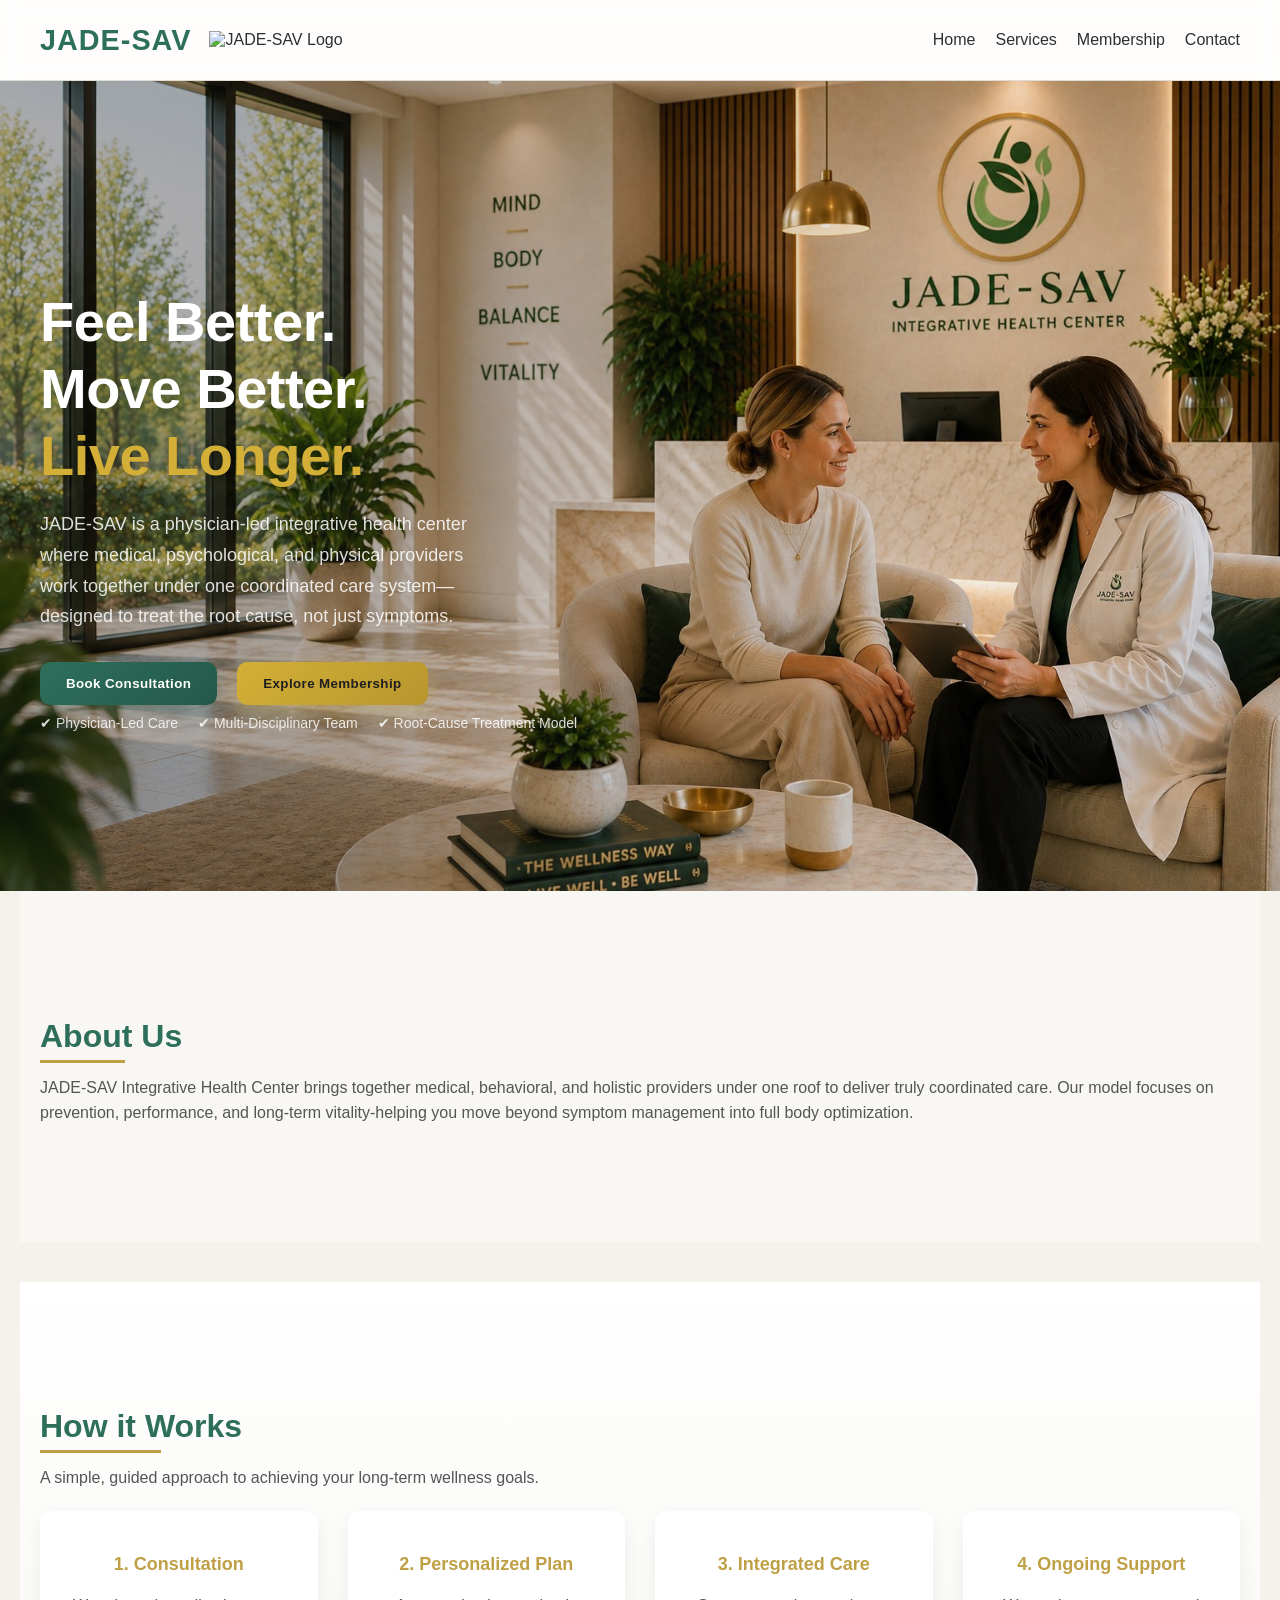
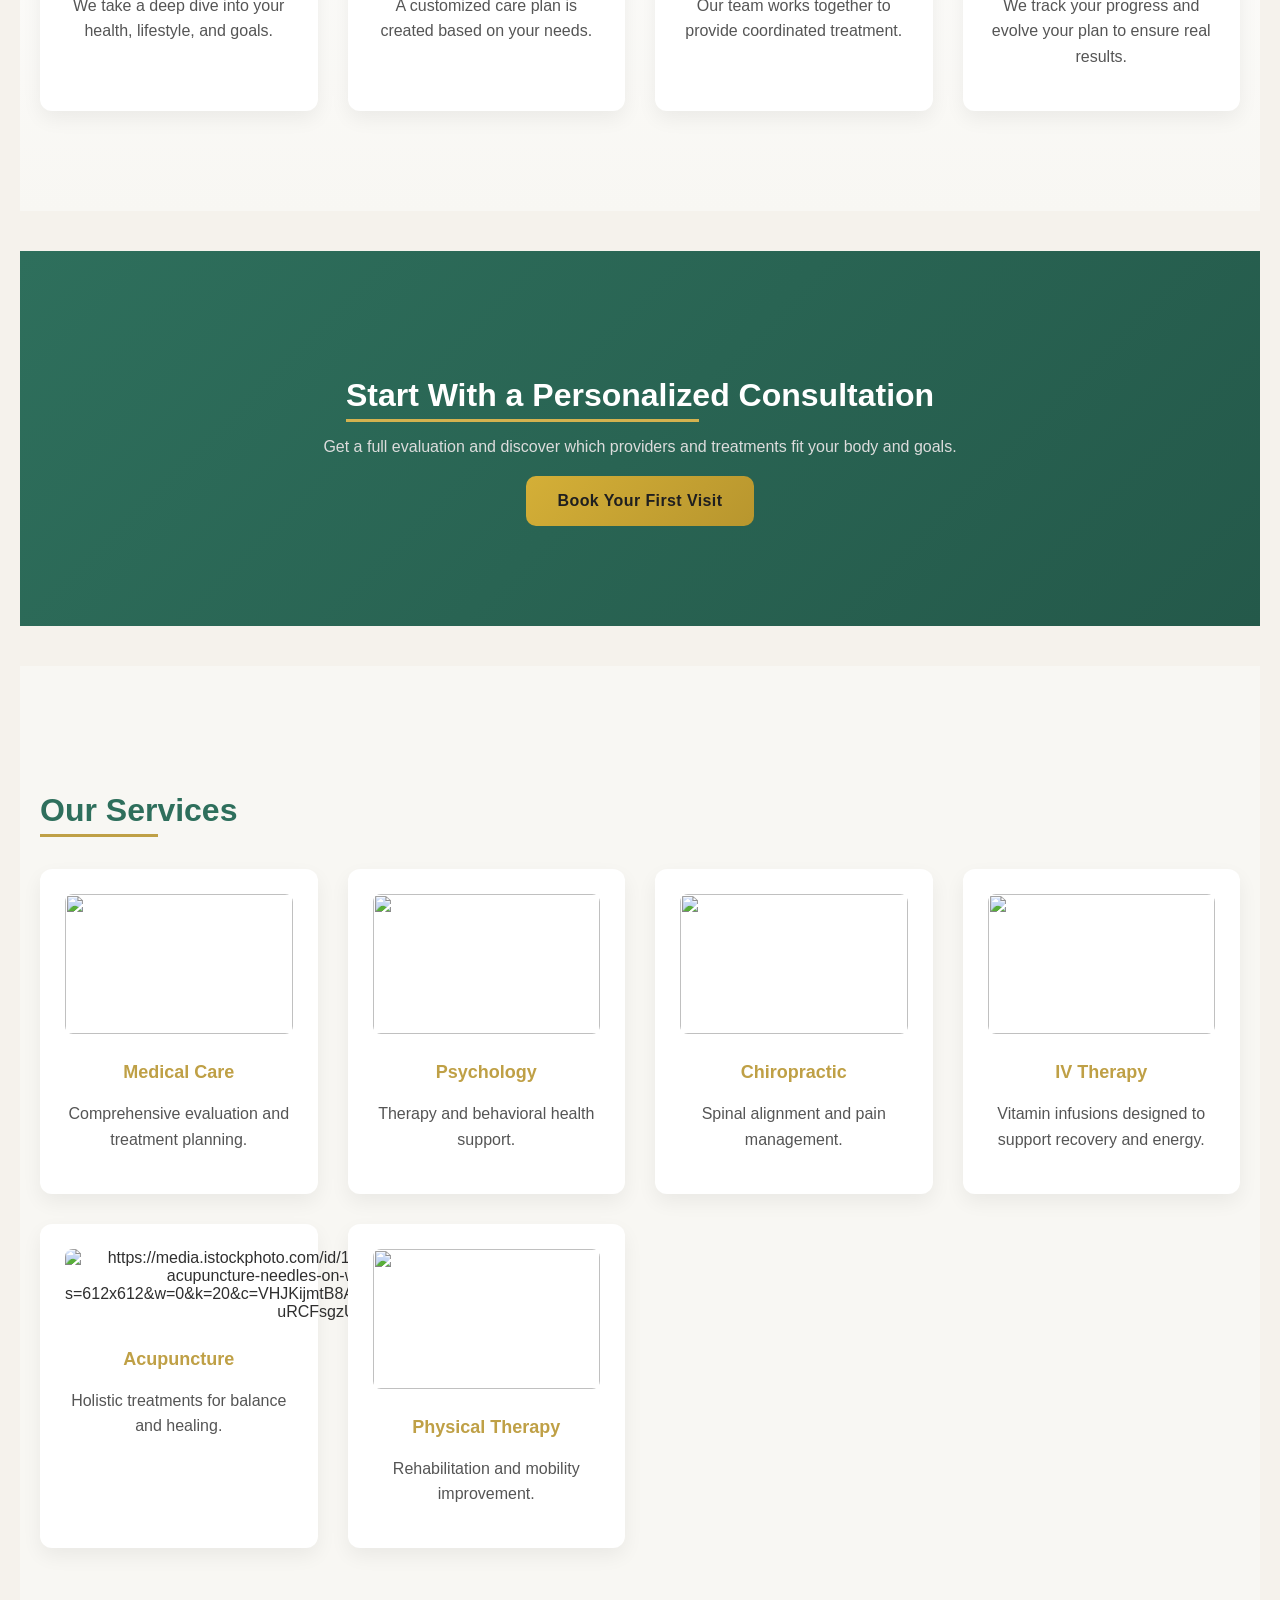
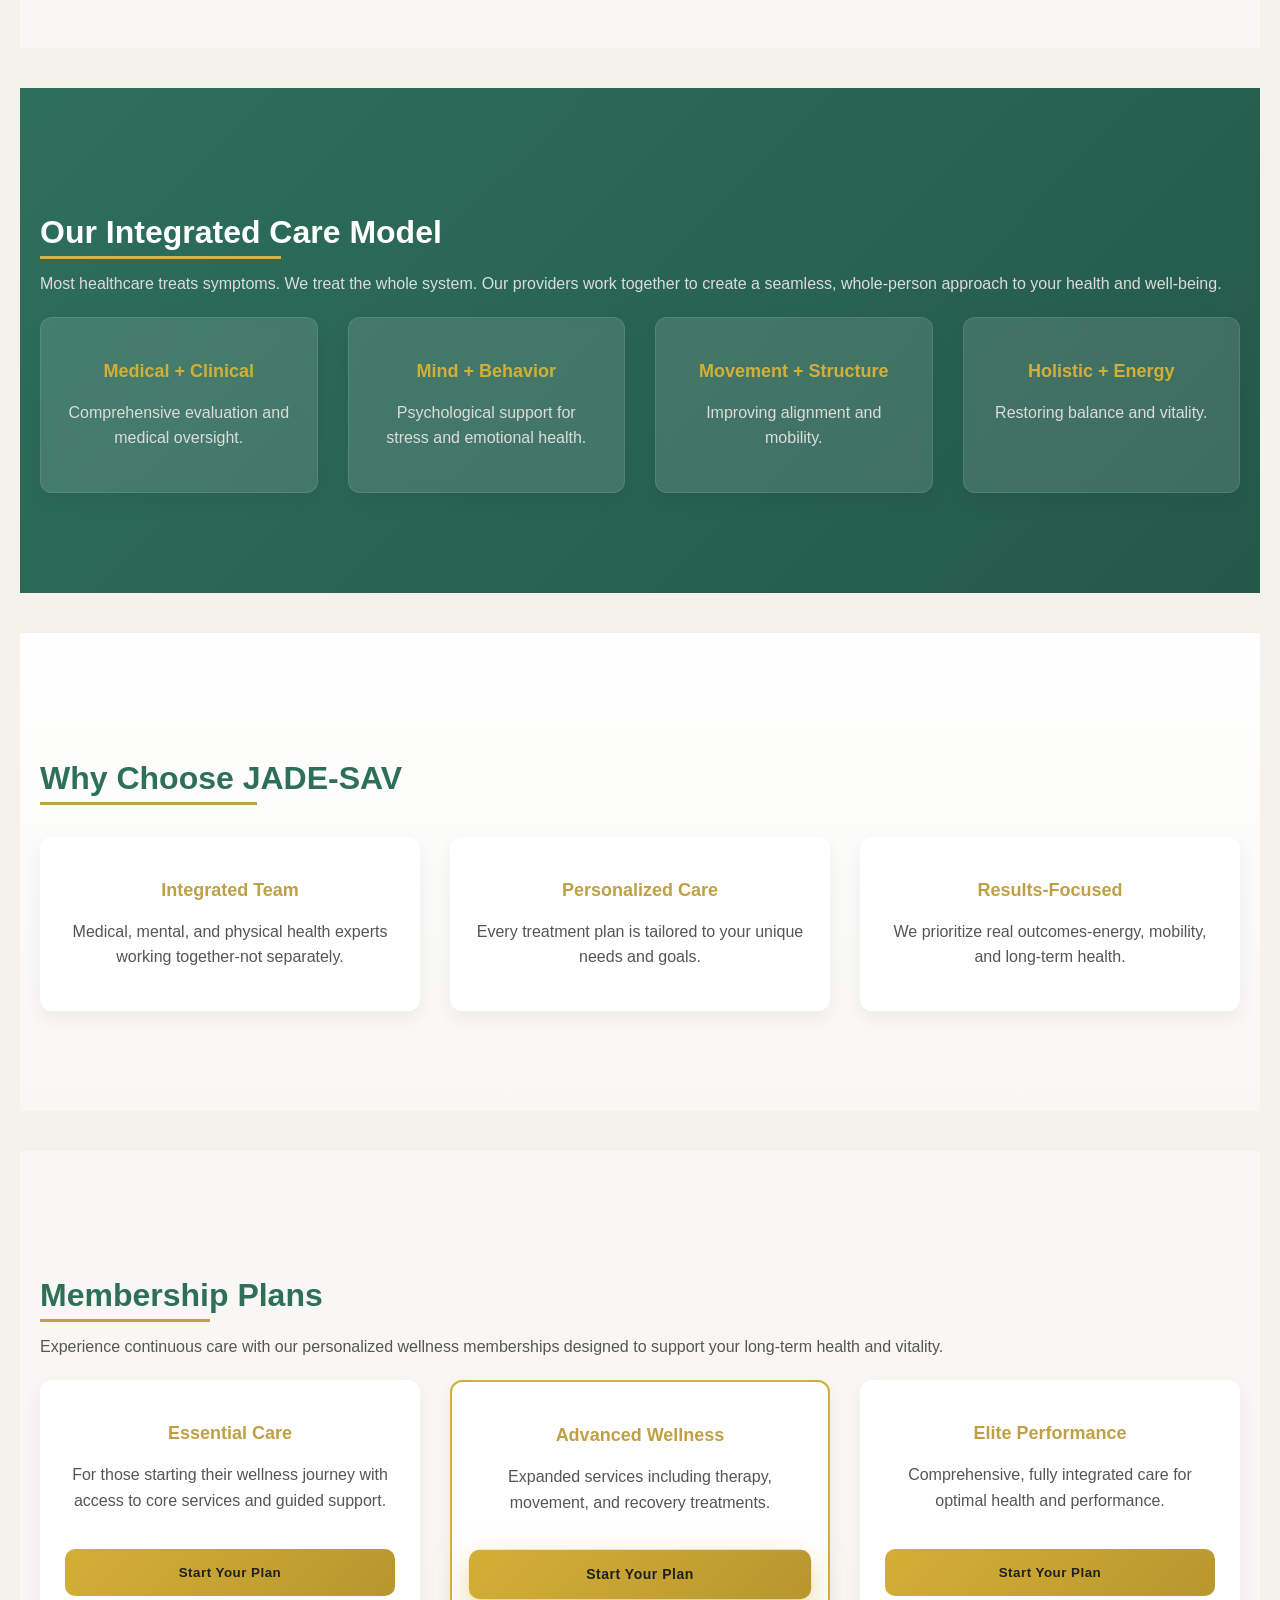
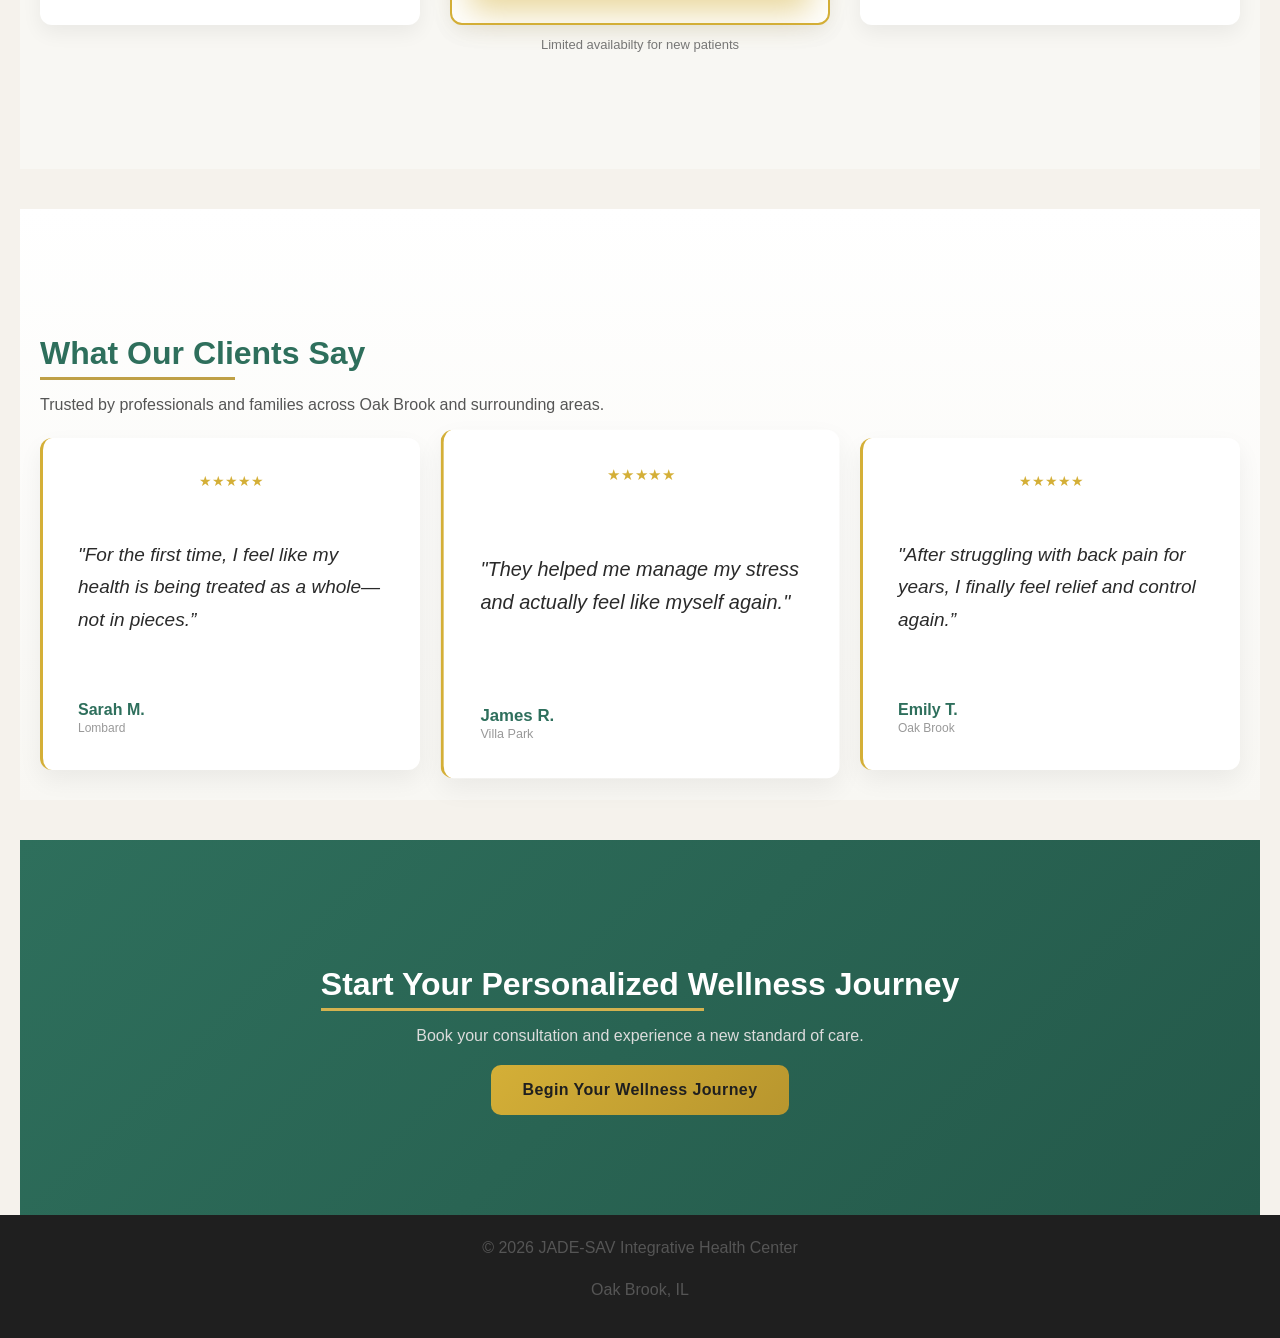
==== index.html @ c42f3153 "Add files via upload" ====
<!DOCTYPE html>
<html lang="en">
    <head>
        <meta charset="UTF-8">
        <title>JADE-SAV Integrative health</title>
        <link rel="stylesheet" href="style.css">
    </head>
    <body>
        <nav>
            <div class="nav-left">
                <h2>JADE-SAV</h2>

             <img src="logo.png" alt="JADE-SAV Logo" class="nav-logo">
            </div>   
            
            <ul>
                <li><a href="#">Home</a></li>
                <li><a href="#">Services</a></li>
                <li><a href="#">Membership</a></li>
                <li><a href="#">Contact</a></li>
            </ul>
        </nav>

<section class="hero fade-in">
    <div class="hero-container">
    
<div class="hero-content">
      <h1>
        Feel Better.<br>
        Move Better.<br>
      <span>Live Longer.</span>
      </h1>

<p>
  JADE-SAV is a physician-led integrative health center where medical, psychological, 
  and physical providers work together under one coordinated care system—designed to treat the root cause, not just symptoms.
</p>

<div class="hero-buttons">
  <button class="btn-primary">Book Consultation</button>
  <button class="btn-secondary">Explore Membership</button>
</div>

<div class="trust-bar">
  <span>✔ Physician-Led Care</span>
  <span>✔ Multi-Disciplinary Team</span>
  <span>✔ Root-Cause Treatment Model</span>
</div>
    </div>

  </div>
</section>

        <section class="section section-alt fade-in">
            <h2>About Us</h2>
            <p>JADE-SAV Integrative Health Center brings together medical, behavioral, and holistic providers under one roof to deliver truly coordinated care.
                Our model focuses on prevention, performance, and long-term vitality-helping you move beyond symptom management into full body optimization.
            </p>
        </section>

        <section class="section section-light fade-in">
            <h2>How it Works</h2>
            <p>A simple, guided approach to achieving your long-term wellness goals.</p>

            <div class="grid">
                <div class="card">
                    <h3>1. Consultation</h3>
                    <p>We take a deep dive into your health, lifestyle, and goals.</p>
                </div>

                <div class="card">
                    <h3>2. Personalized Plan</h3>
                    <p>A customized care plan is created based on your needs.</p>
                </div>

                <div class="card">
                    <h3>3. Integrated Care</h3>
                    <p>Our team works together to provide coordinated treatment.</p>
                </div>

                <div class="card">
                    <h3>4. Ongoing Support</h3>
                    <p>We track your progress and evolve your plan to ensure real results.</p>
                </div>
            </div>
        </section>

        <section class="section section-dark fade-in" style="text-align:center;">
            <h2>Start With a Personalized Consultation</h2>
            <p>Get a full evaluation and discover which providers and treatments fit your body and goals.</p>
        <button class="cta-gold">Book Your First Visit</button>
        </section>

        <section class="section section-alt fade-in">
            <h2>Our Services</h2>

            <div class="grid">
                <div class="card"><img src="https://media.istockphoto.com/id/2242208892/photo/hispanic-nurse-consults-with-black-patient-using-tablet-in-bright-clinic.jpg?s=612x612&w=0&k=20&c=ICR-1b9bvsXZoRFuzSXIPt3FiCx0uvIOBfCpKdE5pn0=" alt=""><h3>Medical Care</h3><p>Comprehensive evaluation and treatment planning.</p></div>
                <div class="card"><img src="https://media.istockphoto.com/id/2187021354/photo/sunlit-brain-shaped-puzzle-piece-and-forest-background.jpg?s=612x612&w=0&k=20&c=KAtHtFJ0zyF-GNFoBdX6xjfoGQTGv2irf465s3LIcpQ=" alt=""><h3>Psychology</h3><p>Therapy and behavioral health support.</p></div>
                <div class="card"><img src="https://media.istockphoto.com/id/2216922416/photo/close-up-physical-therapist-hand-pointing-on-human-skeleton-at-middle-back-to-advise-and.jpg?s=612x612&w=0&k=20&c=Qa5NQYMobM0Co1VcXxXViJ3YoEI3-n4Tjvo5DPpV4Io=" alt=""><h3>Chiropractic</h3><p>Spinal alignment and pain management.</p></div>
                <div class="card"><img src="https://media.istockphoto.com/id/1419845852/photo/couple-in-love-during-intravenous-vitamin-therapy-beautiful-woman-with-her-boyfriend-with.jpg?s=612x612&w=0&k=20&c=IguNbM1ZPsKWm-OPD_YkIydzAy3PrnnTmYxGeakYu1I=" alt=""><h3>IV Therapy</h3><p>Vitamin infusions designed to support recovery and energy.</p></div>
                <div class="card"><img src="https://media.istockphoto.com/id/1453141064/photo/bowl-with-acupuncture-needles-on-wooden-table.jpg?s=612x612&w=0&k=20&c=VHJKijmtB8AC2z8T2ObkAU1ECyBUjFmJr6-uRCFsgzU=" alt="https://media.istockphoto.com/id/1453141064/photo/bowl-with-acupuncture-needles-on-wooden-table.jpg?s=612x612&w=0&k=20&c=VHJKijmtB8AC2z8T2ObkAU1ECyBUjFmJr6-uRCFsgzU="><h3>Acupuncture</h3><p>Holistic treatments for balance and healing.</p></div>
                <div class="card"><img src="https://media.istockphoto.com/id/1397056660/photo/modern-rehabilitation-physiotherapy-woman-worker-with-woman-client.jpg?s=612x612&w=0&k=20&c=PQyZNm9m3YMfnzmer3oI2uU7gt3YK4rDDOS-SehLV-E=" alt=""><h3>Physical Therapy</h3><p>Rehabilitation and mobility improvement.</p></div>
            </div>
        </section>

        <section class="section section-dark fade-in">
            <h2>Our Integrated Care Model</h2>
            <p>Most healthcare treats symptoms. We treat the whole system. Our providers work together to create a seamless, whole-person approach to your health and well-being.</p>
            
            <div class="grid">
                <div class="card"><h3>Medical + Clinical</h3><p>Comprehensive evaluation and medical oversight.</p></div>
                <div class="card"><h3>Mind + Behavior</h3><p>Psychological support for stress and emotional health.</p></div>
                <div class="card"><h3>Movement + Structure</h3><p>Improving alignment and mobility.</p></div>
                <div class="card"><h3>Holistic + Energy</h3><p>Restoring balance and vitality.</p></div>
            </div>
        </section>

        <section class="section section-light fade-in ">
            <h2>Why Choose JADE-SAV</h2>
            <div class="grid">
                <div class="card">
                    <h3>Integrated Team</h3>
                    <p>Medical, mental, and physical health experts working together-not separately.</p>
                </div>
                <div class="card">
                    <h3>Personalized Care</h3>
                    <p>Every treatment plan is tailored to your unique needs and goals.</p>
                </div>
                <div class="card">
                    <h3>Results-Focused</h3>
                    <p>We prioritize real outcomes-energy, mobility, and long-term health.</p>
                </div>
            </div>
        </section>

        <section class="section section-alt fade-in">
            <h2>Membership Plans</h2>
            <p>Experience continuous care with our personalized wellness memberships designed to support your long-term health and vitality.</p>
            <div class="grid">
                <div class="card">
                    <h3>Essential Care</h3>
                    <p>For those starting their wellness journey with access to core services and guided support.</p>
                    <button class="cta-gold">Start Your Plan</button>
                </div>

                <div class="card featured">
                    <h3>Advanced Wellness</h3>
                    <p>Expanded services including therapy, movement, and recovery treatments.</p>
                    <button class="cta-gold">Start Your Plan</button>
                </div>

                <div class="card">
                    <h3>Elite Performance</h3>
                    <p>Comprehensive, fully integrated care for optimal health and performance.</p>
                    <button class="cta-gold">Start Your Plan</button>
                </div>
            </div>
            <p class="microcopy">Limited availabilty for new patients</p>    
        </section>

        <section class=" section section-light fade-in">
            <h2>What Our Clients Say</h2>
            <p class="testimonial-intro">Trusted by professionals and families across Oak Brook and surrounding areas.</p>
            
            <div class="grid">
            
                <div class="card testimonial">
                    <div class="stars">★★★★★</div>
                    <p class="quote">"For the first time, I feel like my health is being treated as a whole—not in pieces.”</p>
                    
                    <div class="client">
                        <span class="name">Sarah M.</span> 
                        <span class="location">Lombard</span>
                    </div>
                </div>
                
                <div class="card testimonial">
                    <div class="stars">★★★★★</div>
                    <p class="quote">"They helped me manage my stress and actually feel like myself again."</p>
                    
                    <div class="client">
                        <span class="name">James R.</span> 
                        <span class="location">Villa Park</span>
                   </div>
                </div>
                
                <div class="card testimonial">
                    <div class="stars">★★★★★</div>
                    <p class="quote">"After struggling with back pain for years, I finally feel relief and control again.”</p>
                    
                    <div class="client">
                        <span class="name">Emily T.</span> 
                        <span class="location">Oak Brook</span>
                </div>
            </div>
        </section>

        <section class="section section-dark fade-in" style="text-align:center;">
            <h2>Start Your Personalized Wellness Journey</h2>
            <p>Book your consultation and experience a new standard of care.</p>
             <button class="cta-gold">Begin Your Wellness Journey</button>
        </section>

        <footer>
            <p>© 2026 JADE-SAV Integrative Health Center</p>
            <p>Oak Brook, IL</p>
        </footer>
        
<script>
const observer = new IntersectionObserver((entries) => {
    entries.forEach(entry => {
        if(entry.isIntersecting){
            entry.target.classList.add('show');
        }
    });
});

document.querySelectorAll('.fade-in').forEach(el => {
    observer.observe(el);
});
</script>
    </body>
</html>
---- style.css ----
body{
    font-family: 'Segoe UI', sans-serif;
    margin: 0;
    background: #f5f2ec;
    color: #2f2f2f;
}

html {
    scroll-behavior: smooth;
}

/* NAV */
nav{
    position: sticky;
    top: 0;
    z-index: 1000;
    display: flex;
    justify-content: space-between;
    padding: 15px 40px;
    backdrop-filter: blur(10px);
    background: rgba(255,255,255,0.85);
    border-bottom: 1px solid #e0ddd7;
}

.nav-left {
    display: flex;
    align-items: center;
    gap: 18px;
}

.nav-left h2 {
    margin: 0;
    color: #2e6f5c;
    font-size: 1.8rem;
    font-weight: 700;
    letter-spacing: 1px;

}

nav-logo {
    height: 42px;
    padding: 4px;
    border-radius: 50%;
    box-shadow: 0 0 0 2px #d4af37;
}

ul{
    display: flex;
    gap: 20px;
    list-style: none;
}

a {
    text-decoration: none;
    color: inherit
}

nav h2 {
    margin: 0;
}

nav ul li {
    cursor: pointer;
}

nav ul li a {
    position: relative;
}

nav ul li a::after {
    content: "";
    position: absolute;
    width: 0%;
    height: 2px;
    background: #bfa046;
    left: 0;
    bottom: -4px;
    transition: 0.3s;
}

nav ul li a:hover::after {
    width: 100%;
}

/* SECTIONS */
.section{
    padding: 100px 20px;
    max-width: 1200px;
    margin: auto;
}

.section + .section {
    margin-top: 40px;
}

.section h2 {
    position: relative;
    display: inline-block;
}

.section h2::after {
    content: "";
    width: 60%;
    height: 3px;
    background: #bfa046;
    position: absolute;
    left: 0;
    bottom: -8px;
}

.section-light{
    background: linear-gradient(to bottom, #ffffff, #f8f7f3);
}

.section-alt{
    background: #f8f7f3;
}

.section-dark{
    background: linear-gradient(135deg, #2e6f5c, #24594a);
    color: white;
}

.section-dark h2{
    color: white;
}

.section-dark h2::after {
    background: #d4b24f;
}

.section-dark h3 {
    color: #d4af37; /* richer gold */
}

.section-dark p{
    color: #dcdcdc;
}

.hero-container {
    max-width: 1200px;
    margin: auto;
    width: 100%;
    padding: 0 20px;
    display: flex;
    align-items: center;
}

/* GRID */
.grid{
    display: grid;
    grid-template-columns: repeat(auto-fit, minmax(220px, 1fr));
    gap: 30px;
    margin-top: 20px;
}

.card{
    background: white;
    padding: 25px;
    border-radius: 12px;
    box-shadow: 0 8px 20px rgba(0,0,0,0.06);
    transition: all 0.3s ease;
    text-align: center;
}

.card button {
    width: 100%;
    margin-top: 20px;
    padding: 16px;
    border-radius: 10px;
    font-weight: 600;
    letter-spacing: 0.5px;
}

.card:hover {
    transform: translateY(-8px) scale(1.01);
    box-shadow: 0 12px 25px rgba(0, 0, 0, 0.1);
}

.card img {
    width: 100%;
    height: 140px;
    object-fit: cover;
    border-radius: 8px;
    margin-bottom: 10px;
}

.section-dark .card{
    background: rgba(255,255,255,0.12);
    border: 1px solid rgba(255, 255, 255, 0.1);
    backdrop-filter: blur(6px);
}

.featured{
    border: 2px solid #d4af37;
}

.featured .cta-gold {
    transform: scale(1.05);
    box-shadow: 0 12px 30px rgba(212,175,55,0.5);
}

/* TYPOGRAPHY */
h1{
    font-size: 40px;
    font-weight: 600;
}

h2{
    font-size: 32px;
    margin-bottom: 20px;
    color: #2e6f5c;
}

h3{
    font-size: 18px;
    color: #bfa046;
}

p{
    line-height: 1.6;
    color: #555;
    margin-top: 0;
}

.trust-bar {
    margin-top: 10px;
    display: flex;
    gap: 20px;
    font-size: 14px;
    color: rgba(255, 255, 255, 0.85);
    flex-wrap: wrap;
}

.trust-bar span {
    font-weight: 500;
}

.hero {
    position: relative;
    min-height: 90vh;
    display: flex;
    align-items: center;
    background: linear-gradient(
        to right,
        rgba(20, 20, 20, 0.35) 25%,
        rgba(20, 20, 20, 0.2) 50%,
        rgba(20, 20, 20, 0.05) 75%), url('hero-3.jpg') center/cover no-repeat;

    }


.hero h1 {
    font-size: clamp(36px, 5vw, 56px);
    line-height: 1.2;
    color: #ffffff;
    margin-bottom: 20px;;
    font-weight: 600;
    letter-spacing: -0.5px;
}

.hero h1 span {
    color: #d4af37; /* richer gold */
    text-shadow: 0 2px 8px rgba(0, 0, 0, 0.4);
}

.hero p {
    font-size: 18px;
    line-height: 1.7;
    color: rgba(255, 255, 255, 0.85);
    margin-bottom: 25px;
    max-width: 460px; 
}


@keyframes fadeIn {
    to {
        opacity: 0.95;
    }
}

.testimonial-intro {
    margin-bottom: 20px;
}

.testimonial {
    text-align: left;
    padding: 35px;
    background: #ffffff;
    border-left: 3px solid #d4af37;
    box-shadow: 0 10px 25px rgba(0,0,0,0.06);
    max-width: 350px;
    margin: auto;
    height: 100%;
    display: flex;
    flex-direction: column;
    justify-content: space-between;
}

.testimonial:hover {
    transform: translateY(-6px);
    transition: 0.3s ease;
}

.testimonial:nth-child(2) {
    transform: scale(1.05);
}

.quote {
    font-size: 19px;
    line-height: 1.7;
    font-style: italic;
    color: #2a2a2a;
    margin-bottom: 20px;
    position: relative;
}

.client {
    margin-top: 10px;
    display: flex;
    flex-direction: column;
    gap: 2px;
}

.name {
    font-weight: 600;
    color: #2e6f5c;
}

.location {
    font-size: 12px;
    color: #999;
}

.microcopy {
    display: block;
    text-align: center;
    font-size: 13px;
    color: #777;
    margin-top: 10px;
}

.stars {
    color: #d4af37;
    margin-bottom: 15px;
    font-size: 14px;
    text-align: center;
    display: block;
}

/* BUTTONS */
button {
    padding: 14px 26px;
    border-radius: 10px;
    border: none;
    font-weight: 600;
    letter-spacing: 0.4px;
    cursor: pointer;
    transition: all 0.25s ease;
    position: relative;
    overflow: hidden;
}

button::after {
    content: "";
    position: absolute;
    top: 0;
    left: -75%;
    width: 50%;
    height: 100%;
    background: rgba(255,255,255,0.2);
}

button:hover::after {
    left: 125%;
}

.section-dark button {
    font-size: 16px;
    padding: 16px 32px;
}

/* PRIMARY (main action) */
.btn-primary {
    background: linear-gradient(135deg, #2e6f5c, #24594a);
    color: white;
    box-shadow: 0 6px 18px rgba(46, 111, 92, 0.25);
}

.btn-primary:hover {
    transform: translateY(-3px);
    box-shadow: 0 10px 25px rgba(46, 111, 92, 0.35);
}

/* SECONDARY (membership) */
.btn-secondary {
    background: linear-gradient(135deg, #d4af37, #b8962e);
    color: #1f1f1f;
    box-shadow: 0 6px 18px rgba(212, 175, 55, 0.3);
}

.btn-secondary:hover {
    transform: translateY(-3px);
    box-shadow: 0 10px 25px rgba(212, 175, 55, 0.4);
}

/* MEMBERSHIP CTA */
.cta-gold{
    background: linear-gradient(135deg, #d4af37, #b8962e);
    color: #1f1f1f;
    font-weight: 700;
}

.cta-gold:hover{
    transform: translateY(-3px);
    box-shadow: 0 10px 25px rgba(212, 175, 55, 0.4);
}

.hero-buttons {
    display: flex;
    gap: 20px;
    margin-top: 30px;
}

.fade-in{
    opacity: 0;
    transform: translateY(30px);
    transition: all 0.8s ease;
}

.fade-in.show{
    opacity: 1;
    transform: translateY(0);
}

/* FOOTER */
footer{
    text-align: center;
    padding: 20px;
    background: #1f1f1f;
    color: #aaa;
}
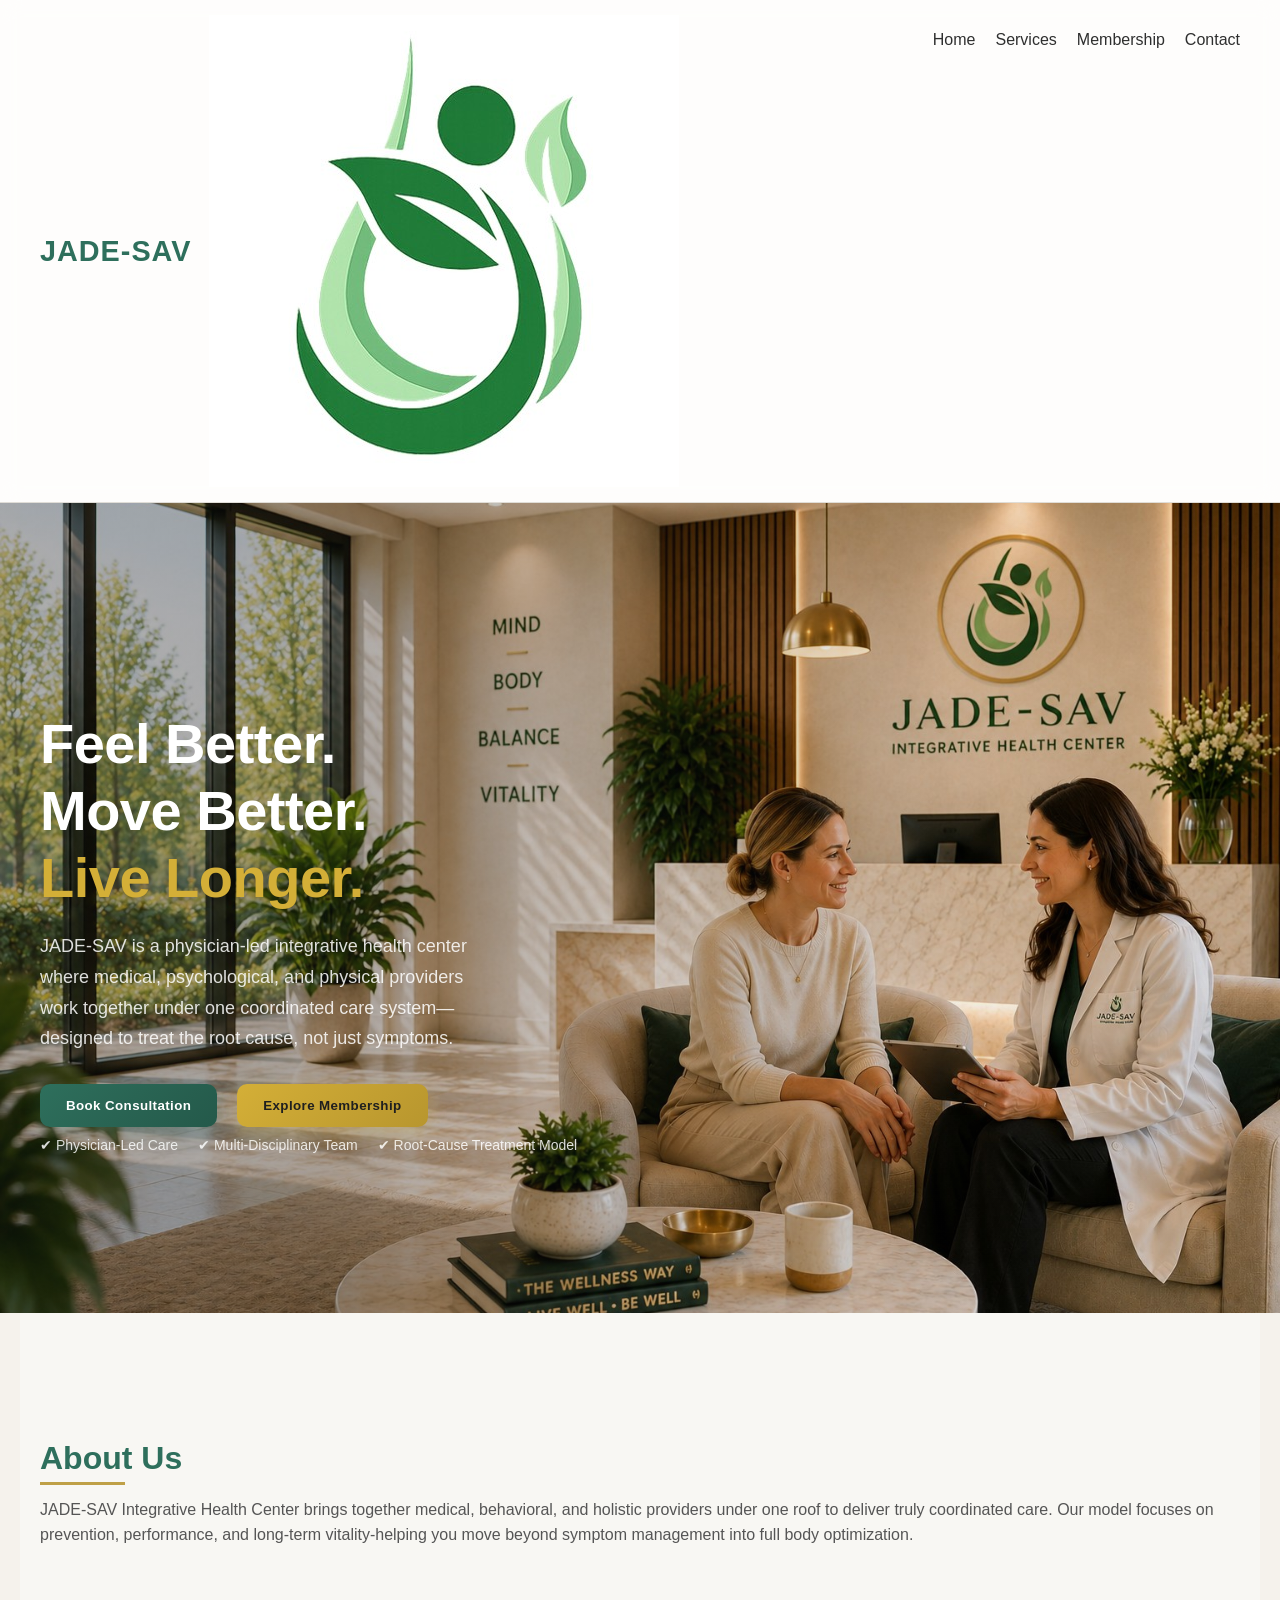
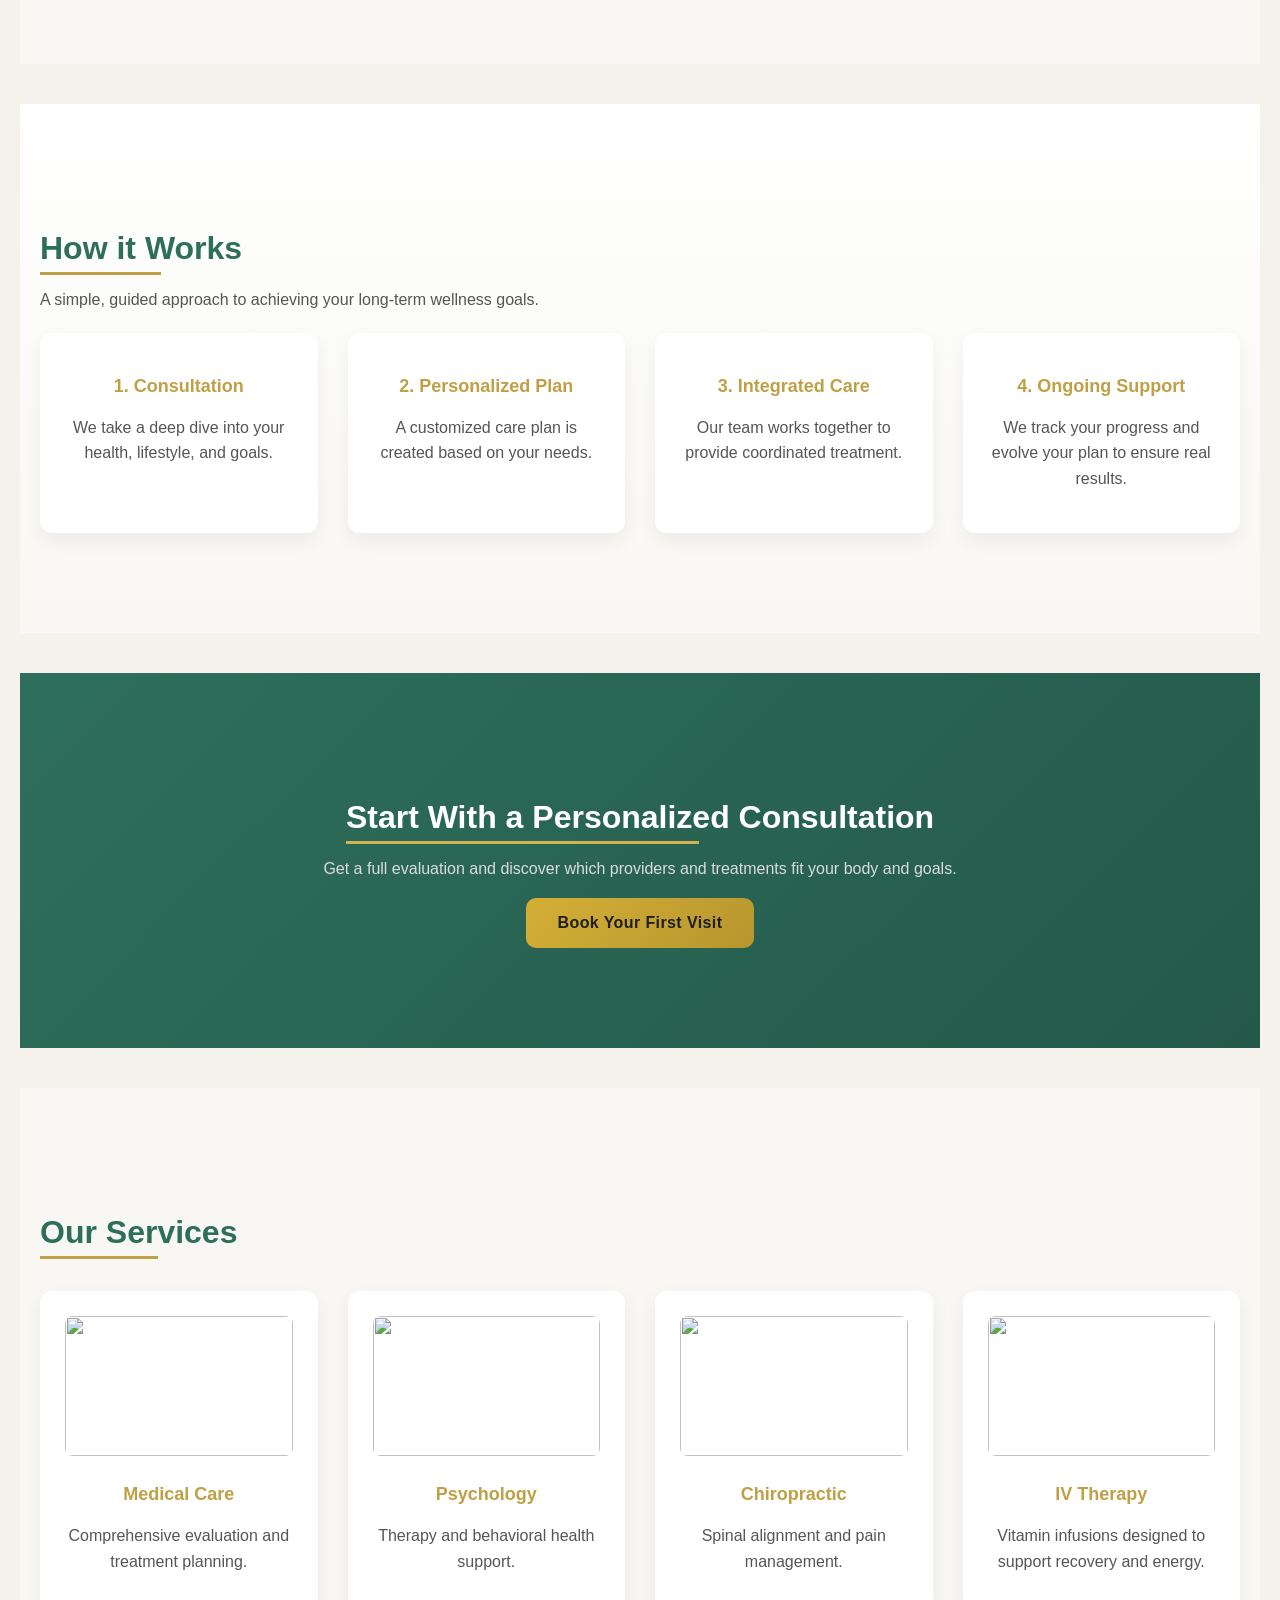
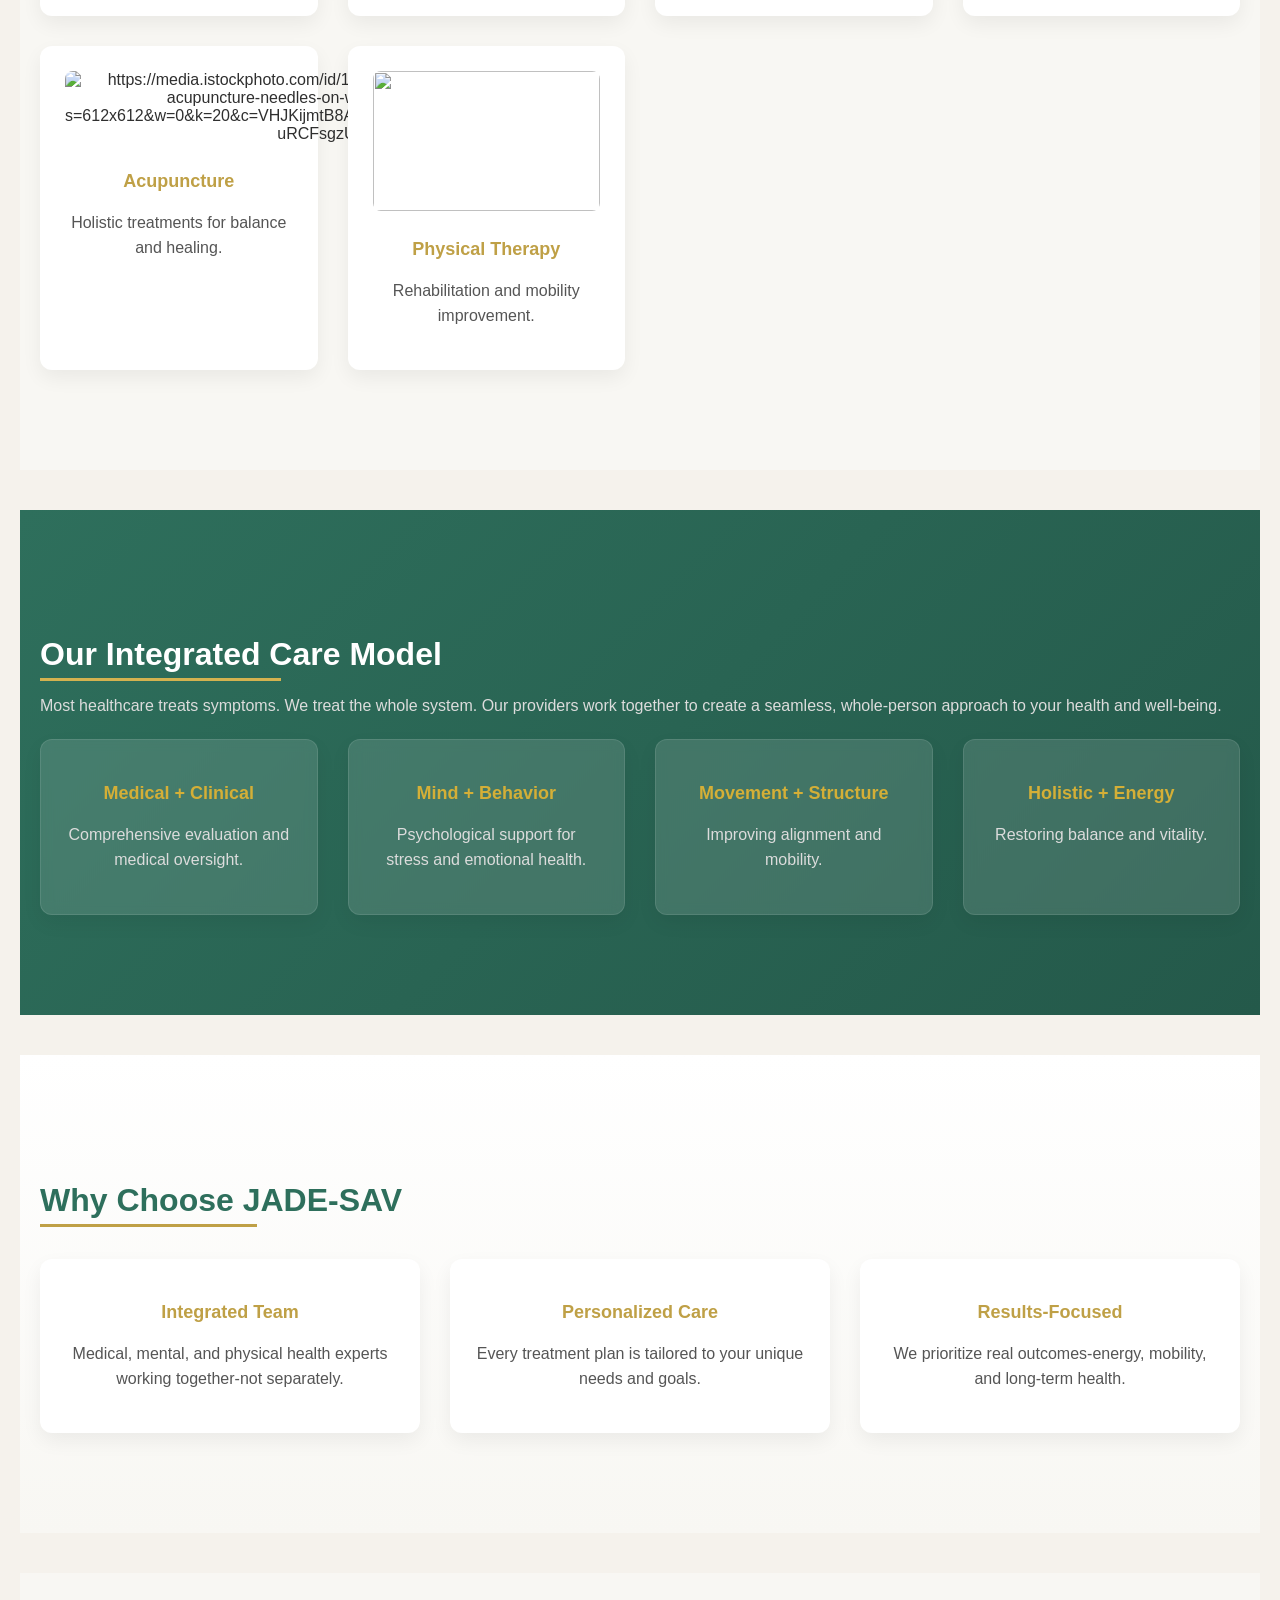
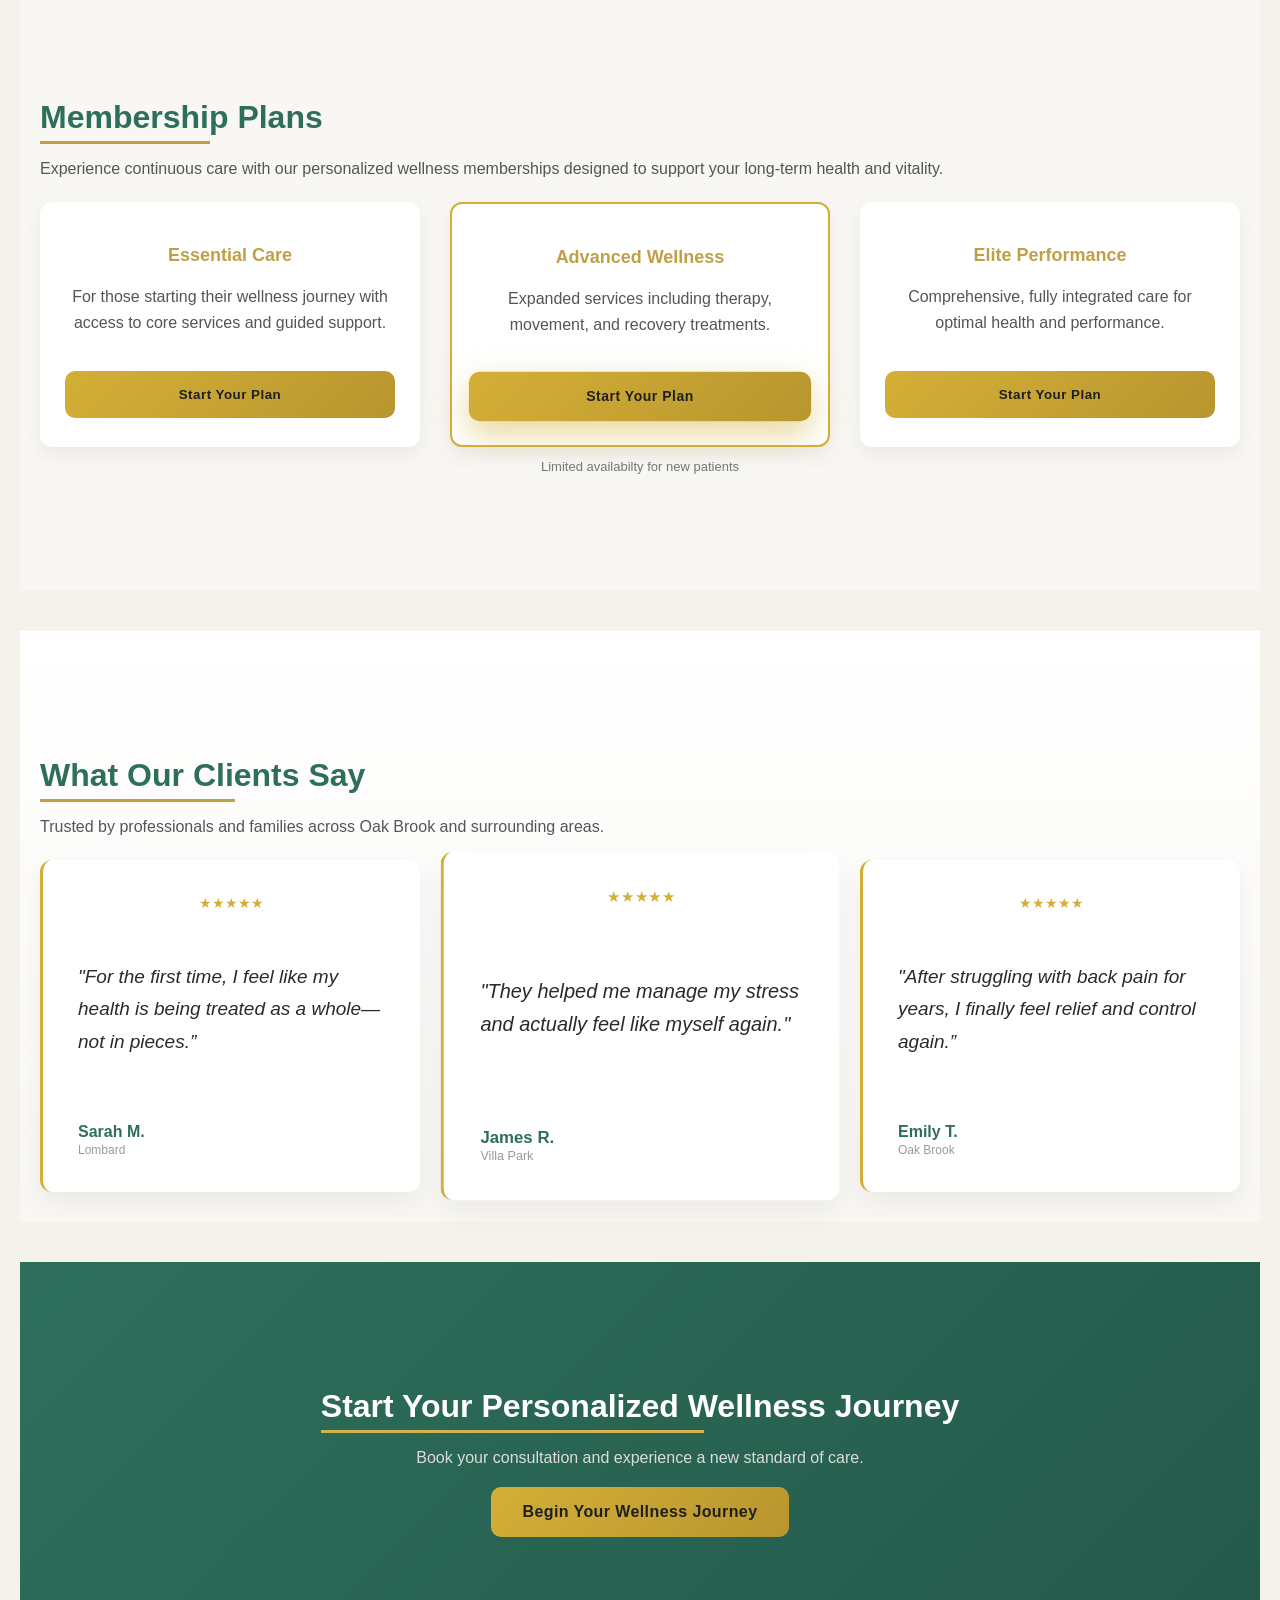
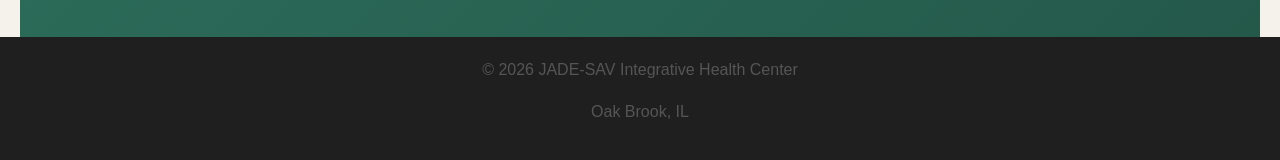
==== commit f5252de4: "Add files via upload" ====
--- a/index.html
+++ b/index.html
@@ -10,7 +10,7 @@
             <div class="nav-left">
                 <h2>JADE-SAV</h2>
 
-             <img src="logo.png" alt="JADE-SAV Logo" class="nav-logo">
+             <img src="Logo.jpg" alt="JADE-SAV Logo" class="nav-logo">
             </div>   
             
             <ul>
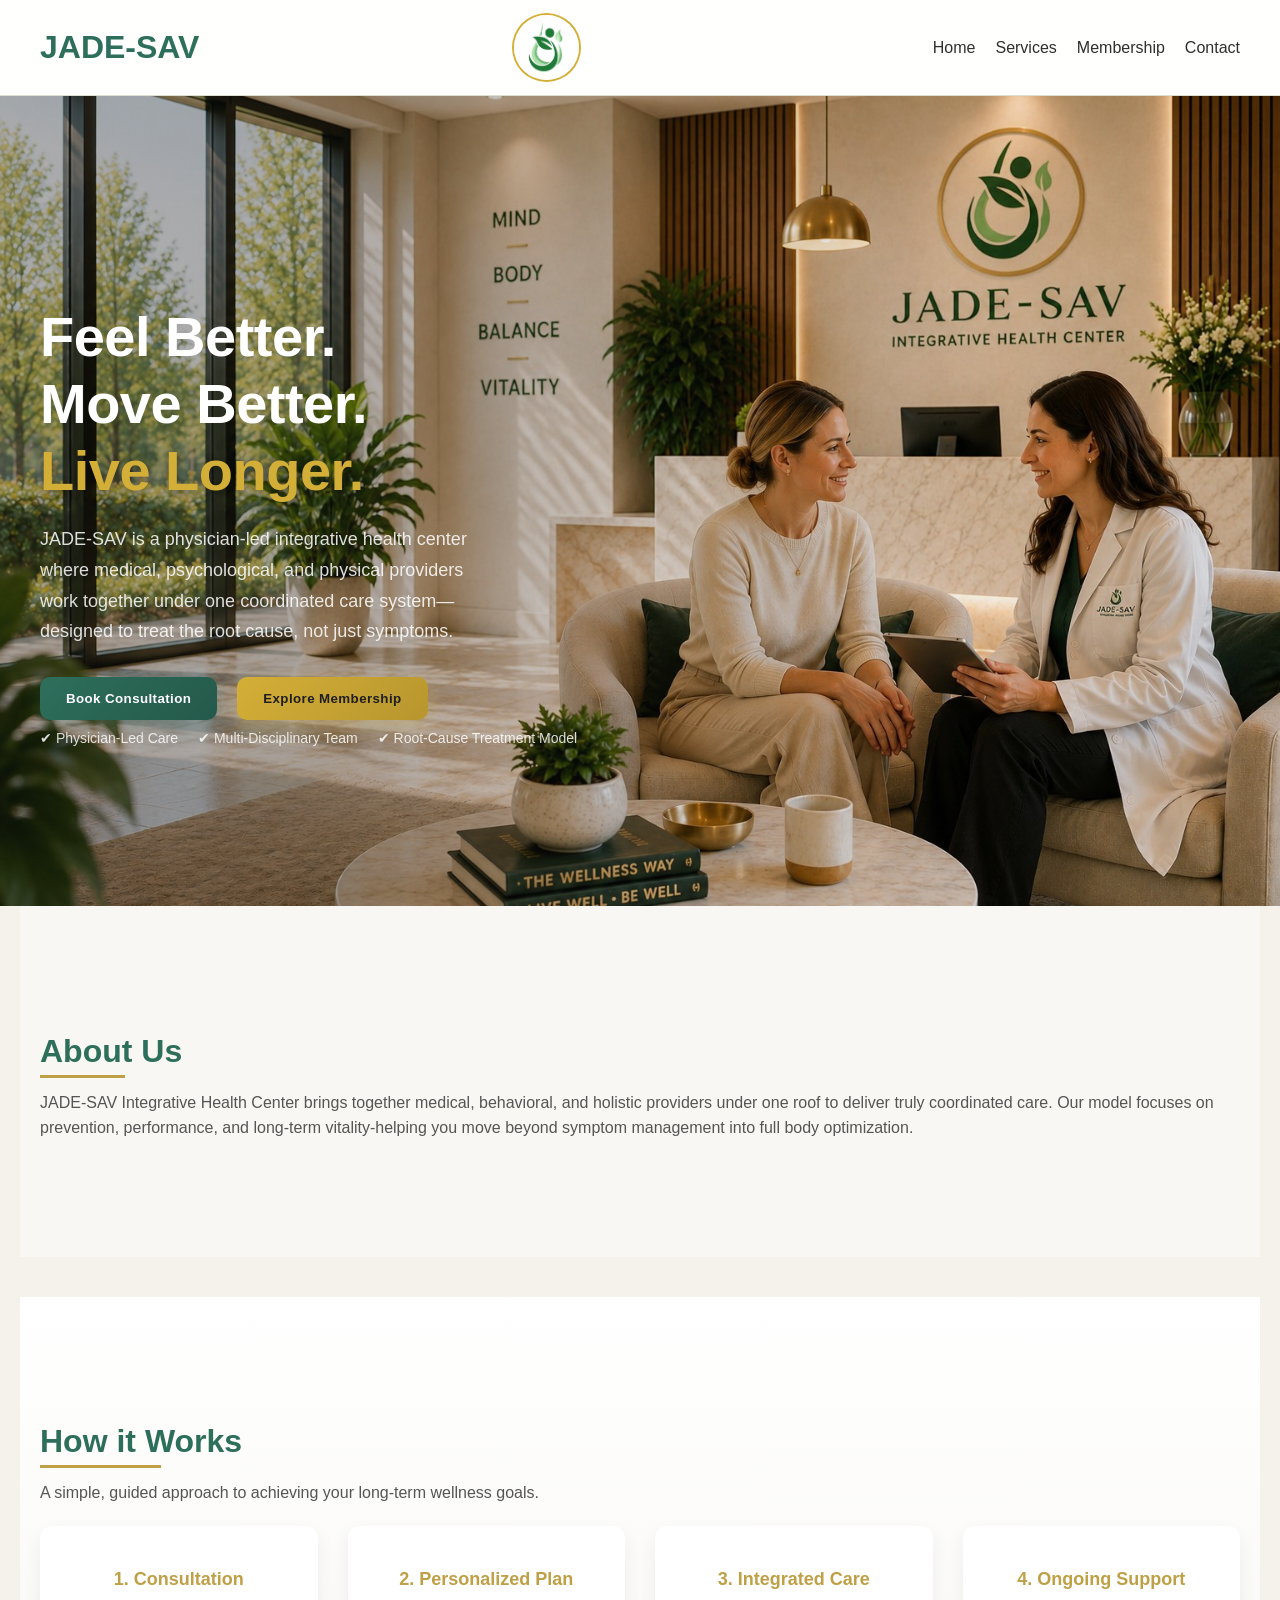
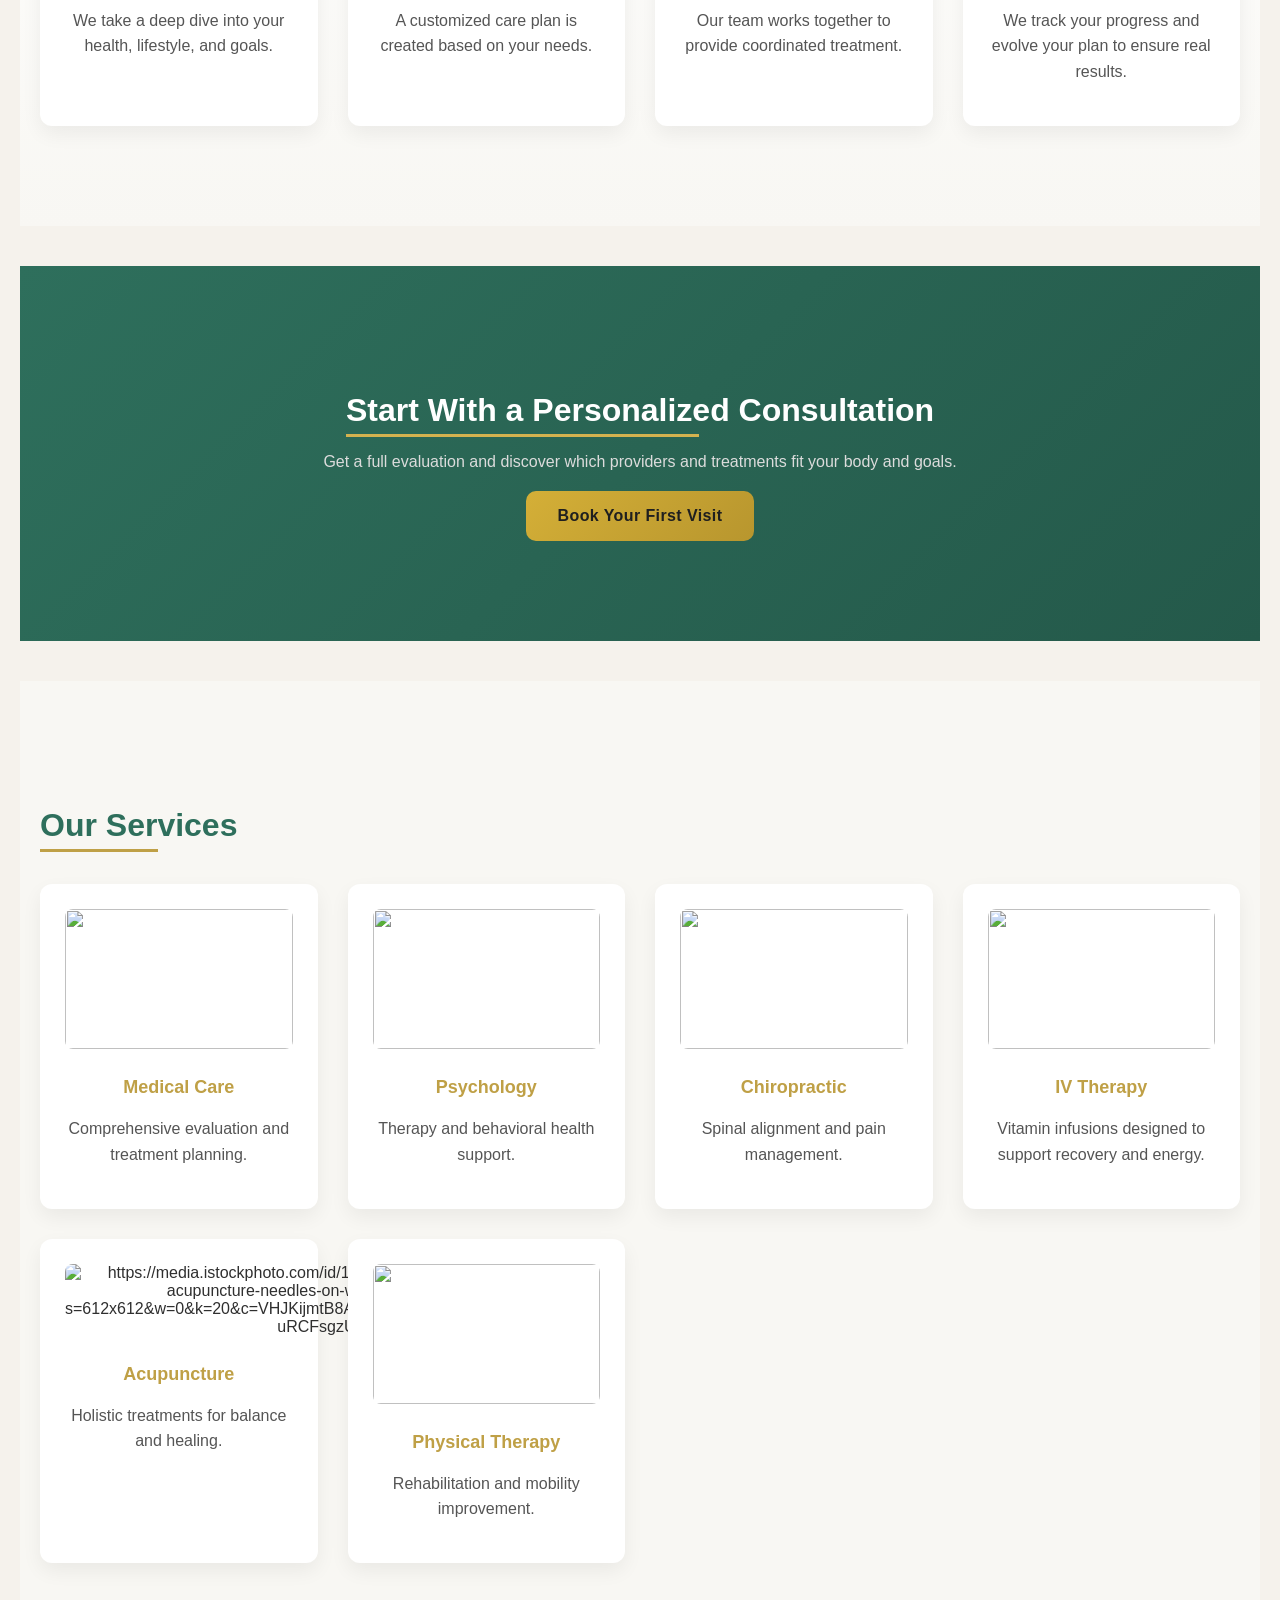
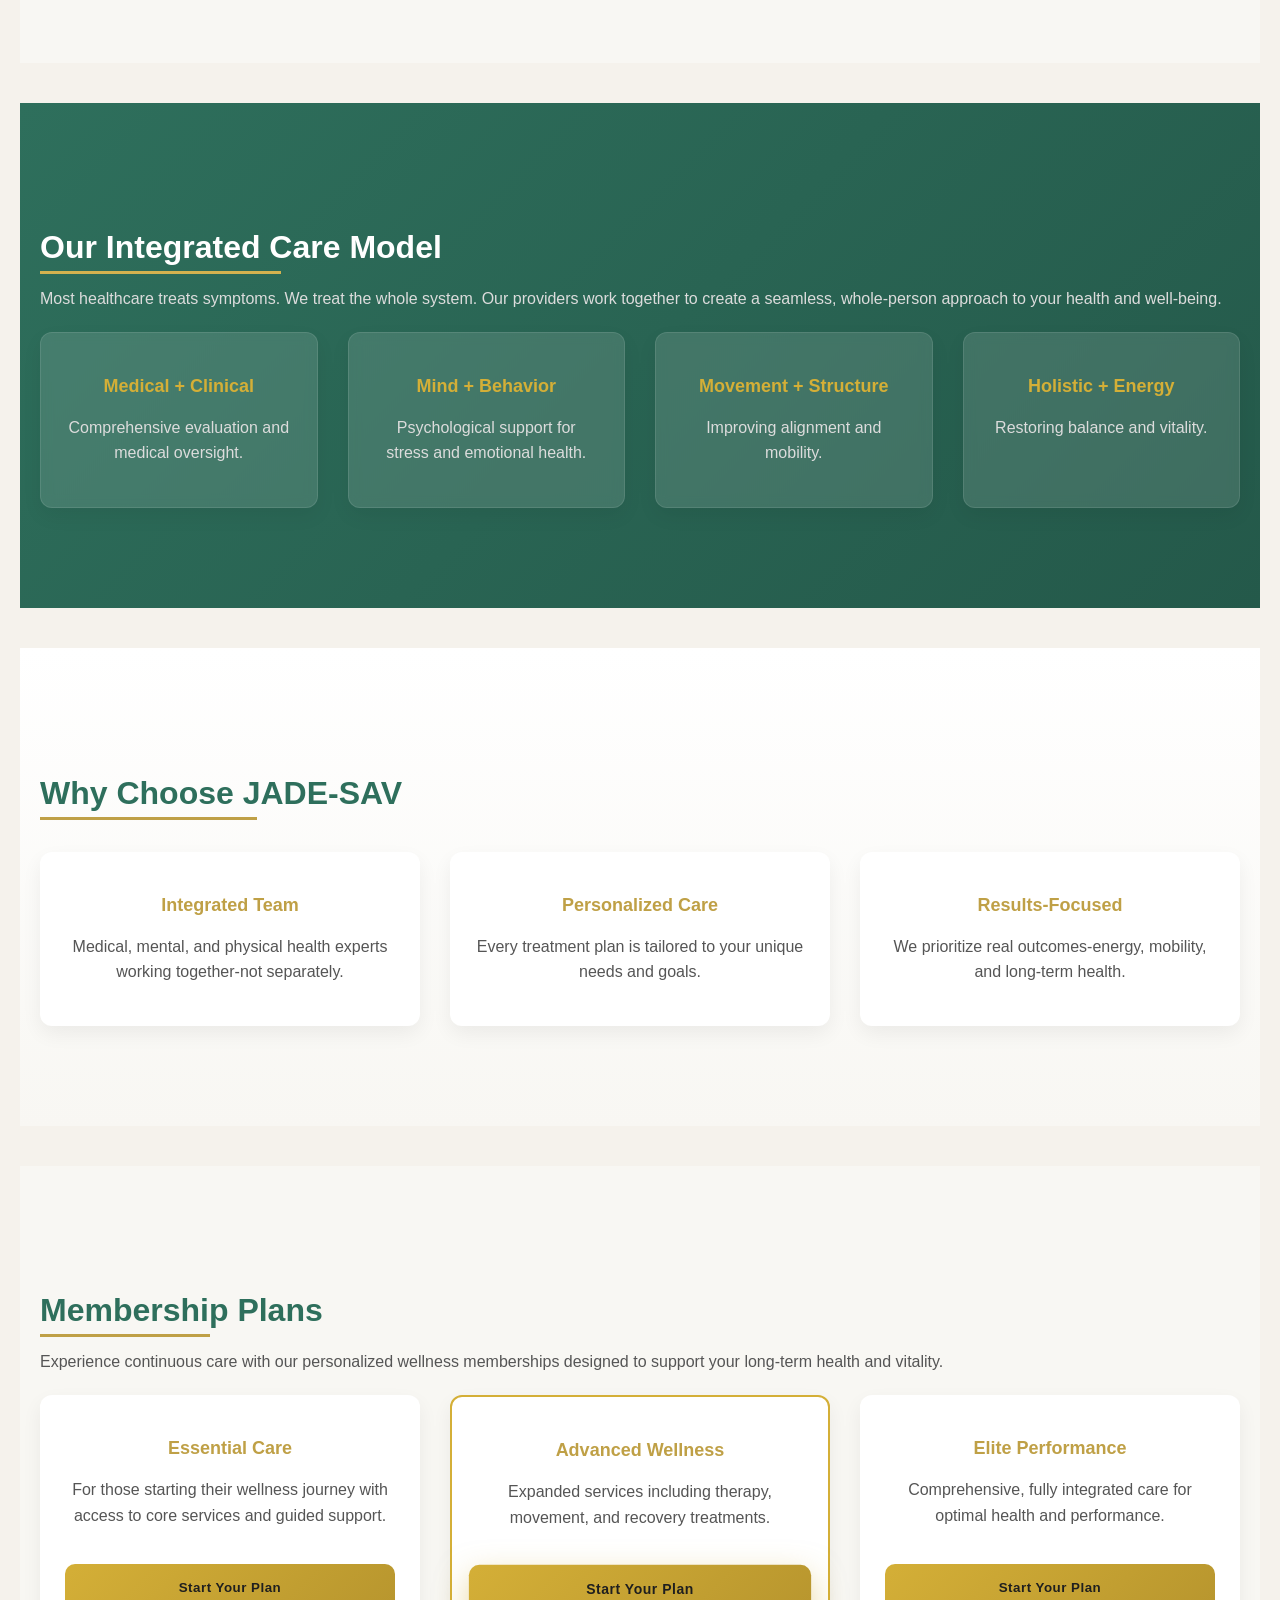
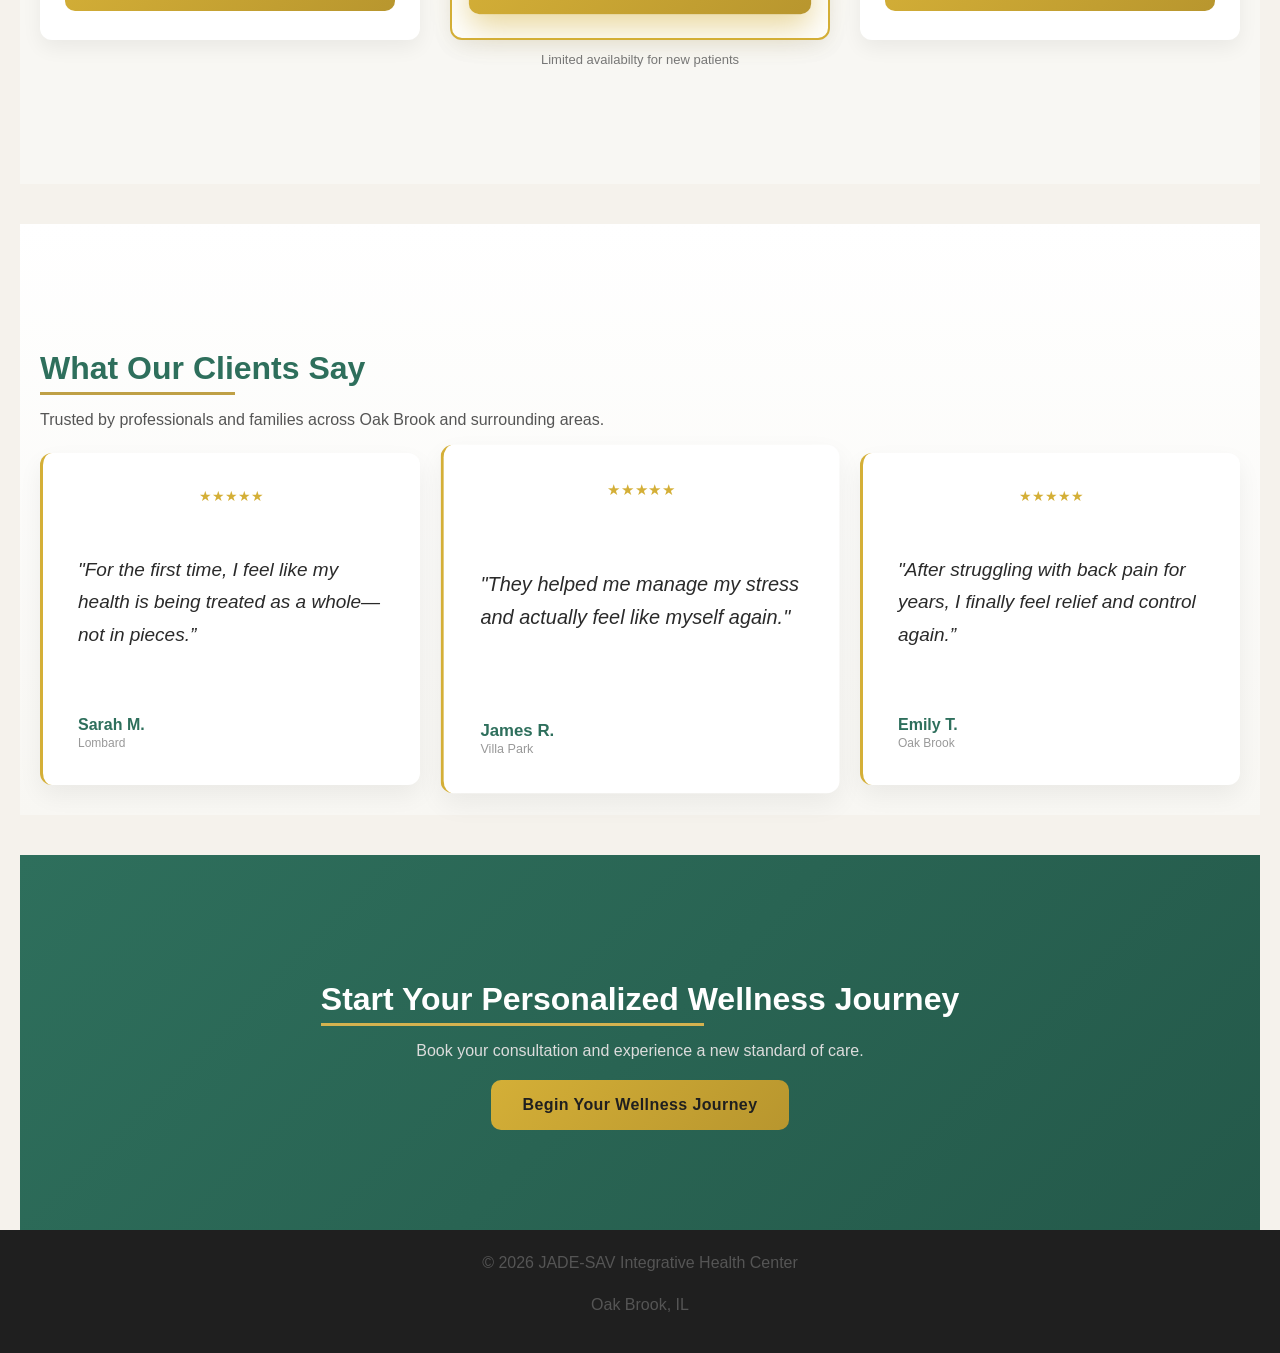
==== commit 010484ee: "Add files via upload" ====
--- a/index.html
+++ b/index.html
@@ -7,11 +7,10 @@
     </head>
     <body>
         <nav>
-            <div class="nav-left">
-                <h2>JADE-SAV</h2>
+            <h2>JADE-SAV</h2>
 
              <img src="Logo.jpg" alt="JADE-SAV Logo" class="nav-logo">
-            </div>   
+               
             
             <ul>
                 <li><a href="#">Home</a></li>
--- a/style.css
+++ b/style.css
@@ -16,31 +16,20 @@
     z-index: 1000;
     display: flex;
     justify-content: space-between;
+    align-items: center;
     padding: 15px 40px;
     backdrop-filter: blur(10px);
-    background: rgba(255,255,255,0.85);
+    background: rgba(255,255,255,0.95);
     border-bottom: 1px solid #e0ddd7;
 }
 
-.nav-left {
-    display: flex;
-    align-items: center;
-    gap: 18px;
-}
-
-.nav-left h2 {
-    margin: 0;
-    color: #2e6f5c;
-    font-size: 1.8rem;
-    font-weight: 700;
-    letter-spacing: 1px;
-
-}
-
-nav-logo {
-    height: 42px;
-    padding: 4px;
+.nav-logo {
+    width: 55px;
+    height: 55px;
+    object-fit: contain;
+    padding: 5px;
     border-radius: 50%;
+    background: rgba(255,255,255,0.7);
     box-shadow: 0 0 0 2px #d4af37;
 }
 
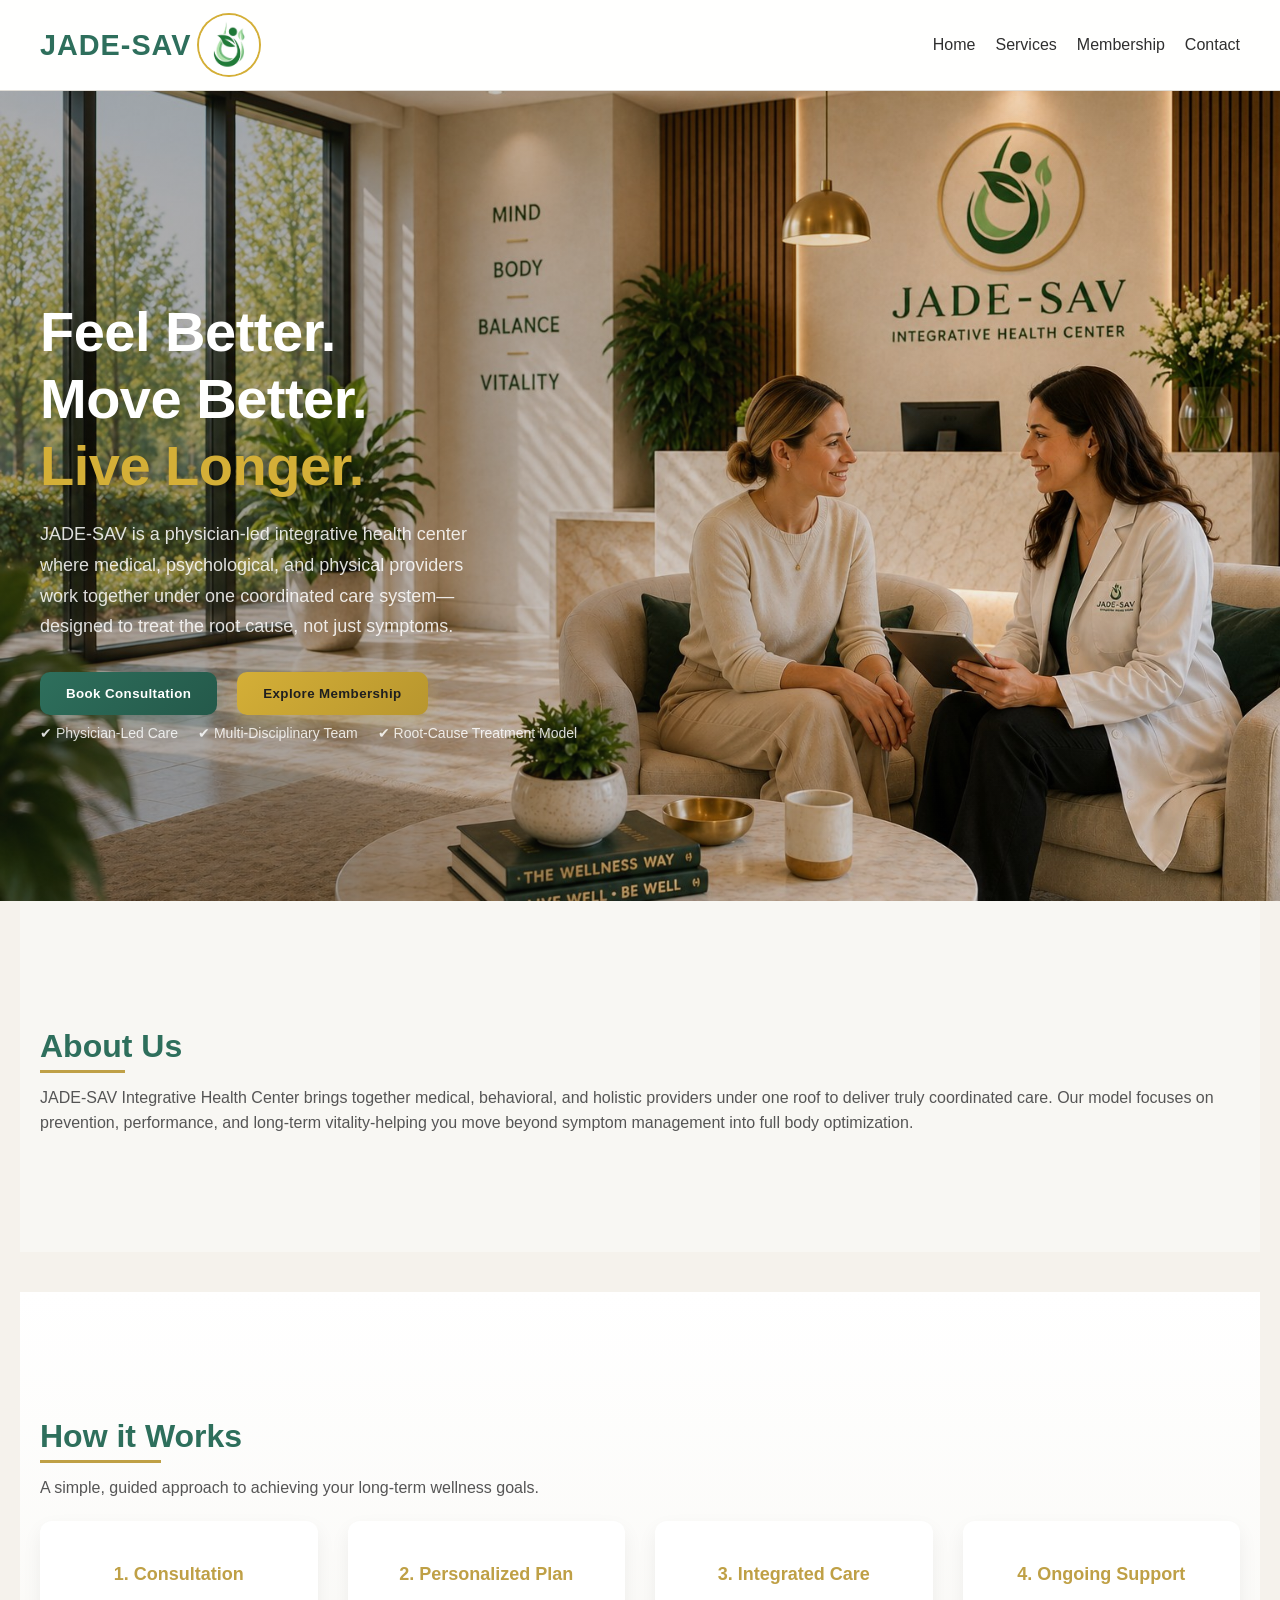
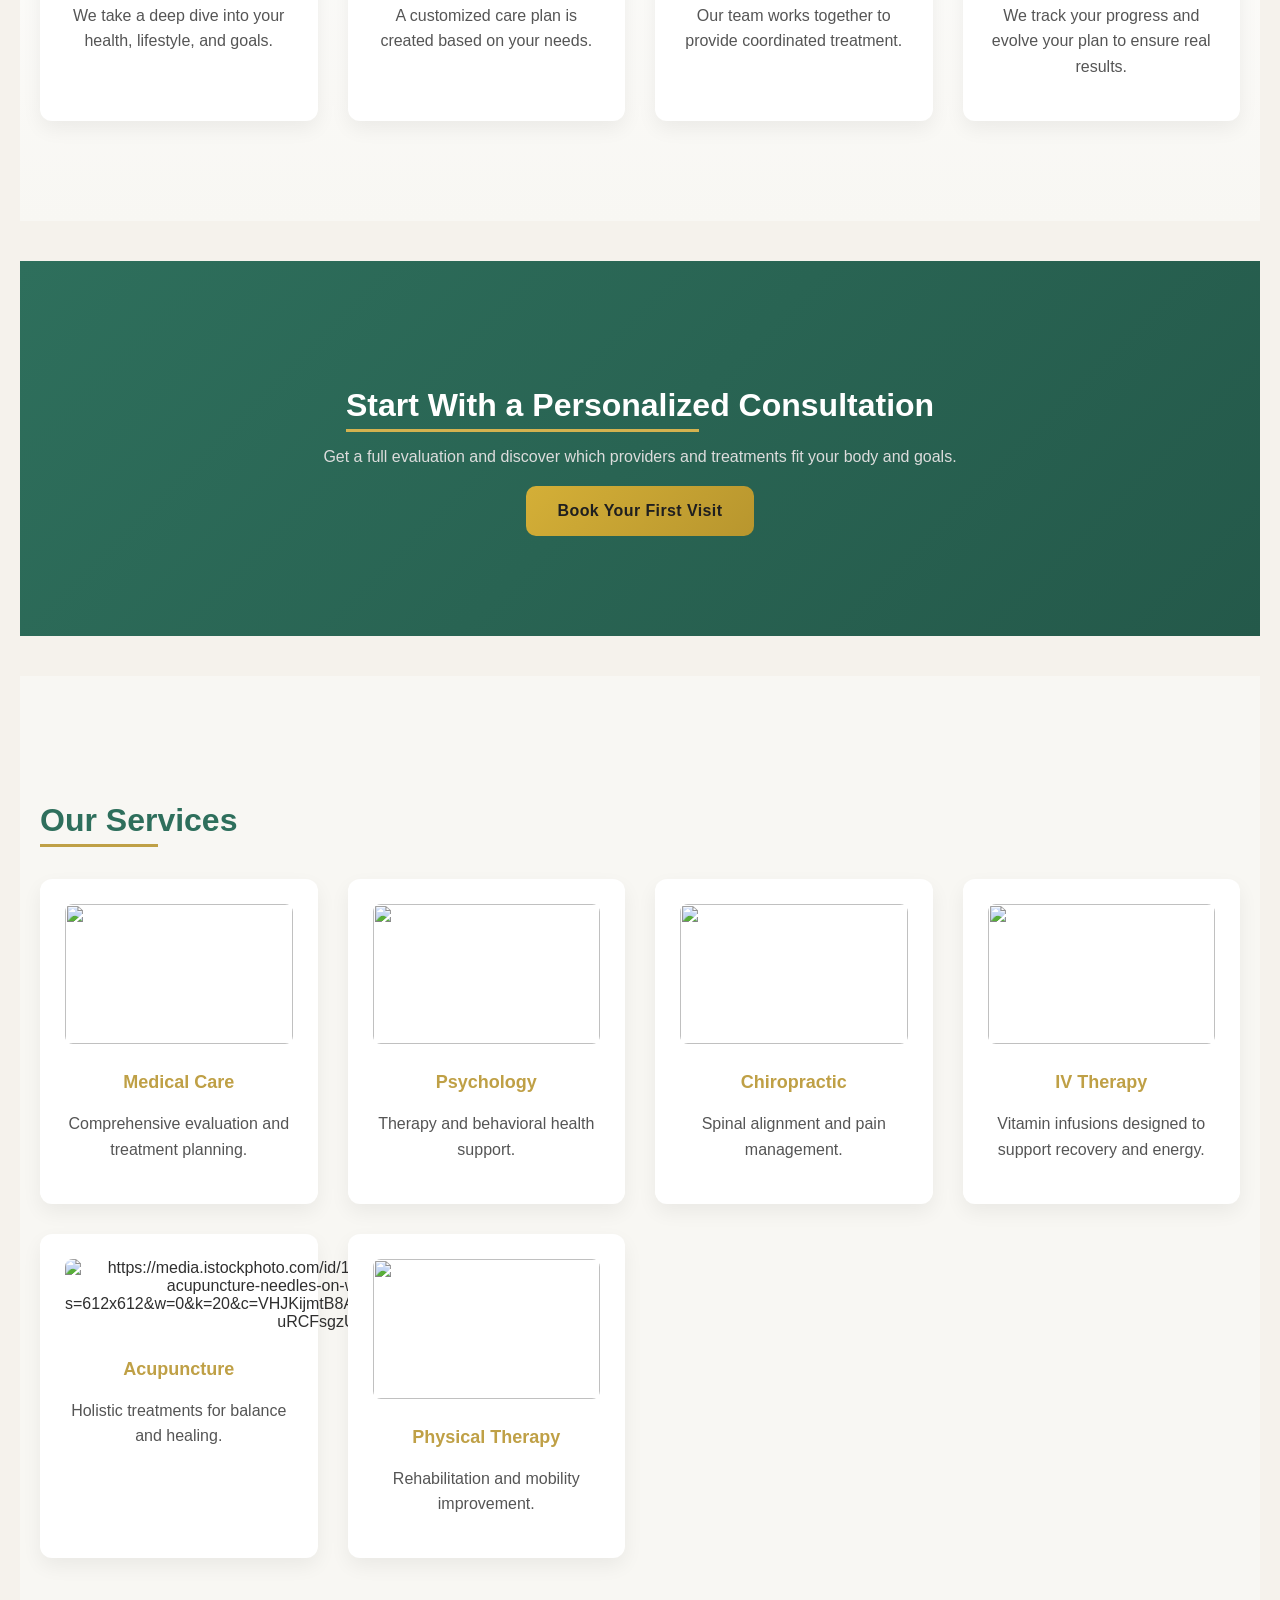
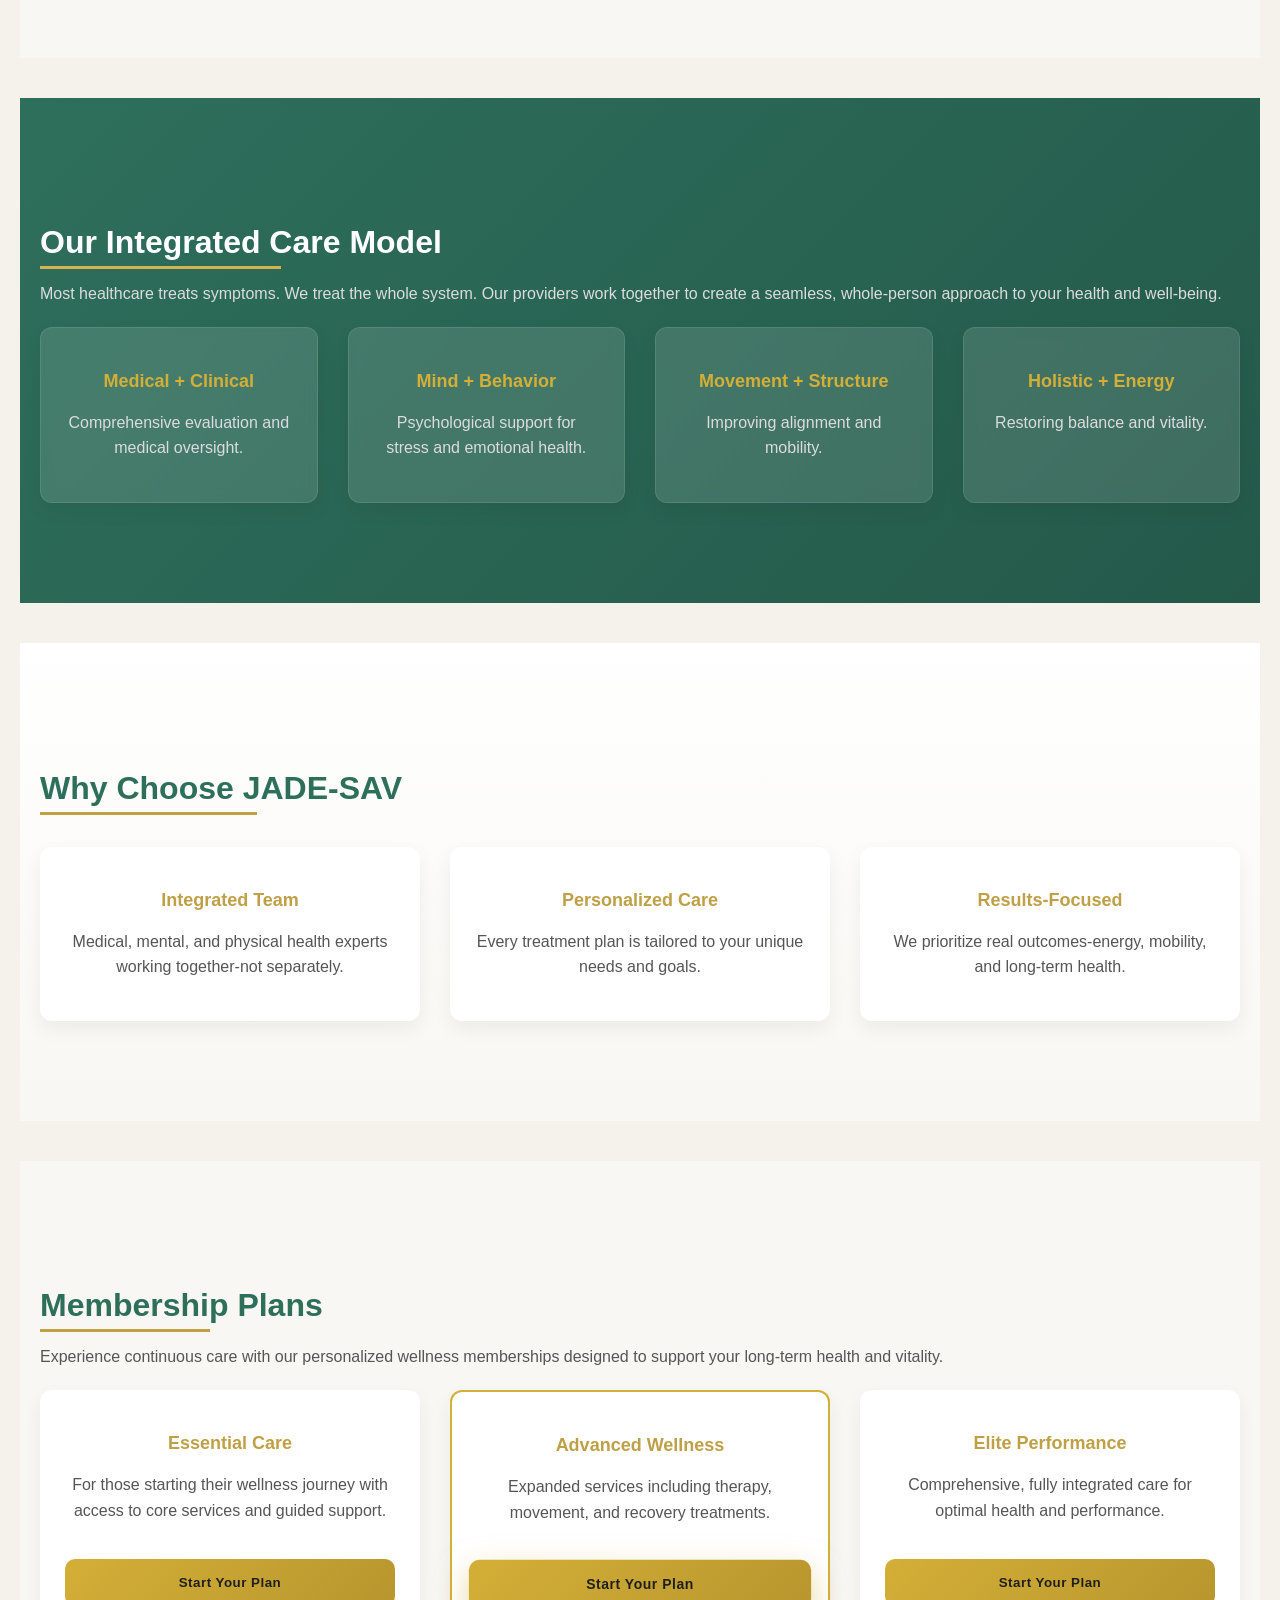
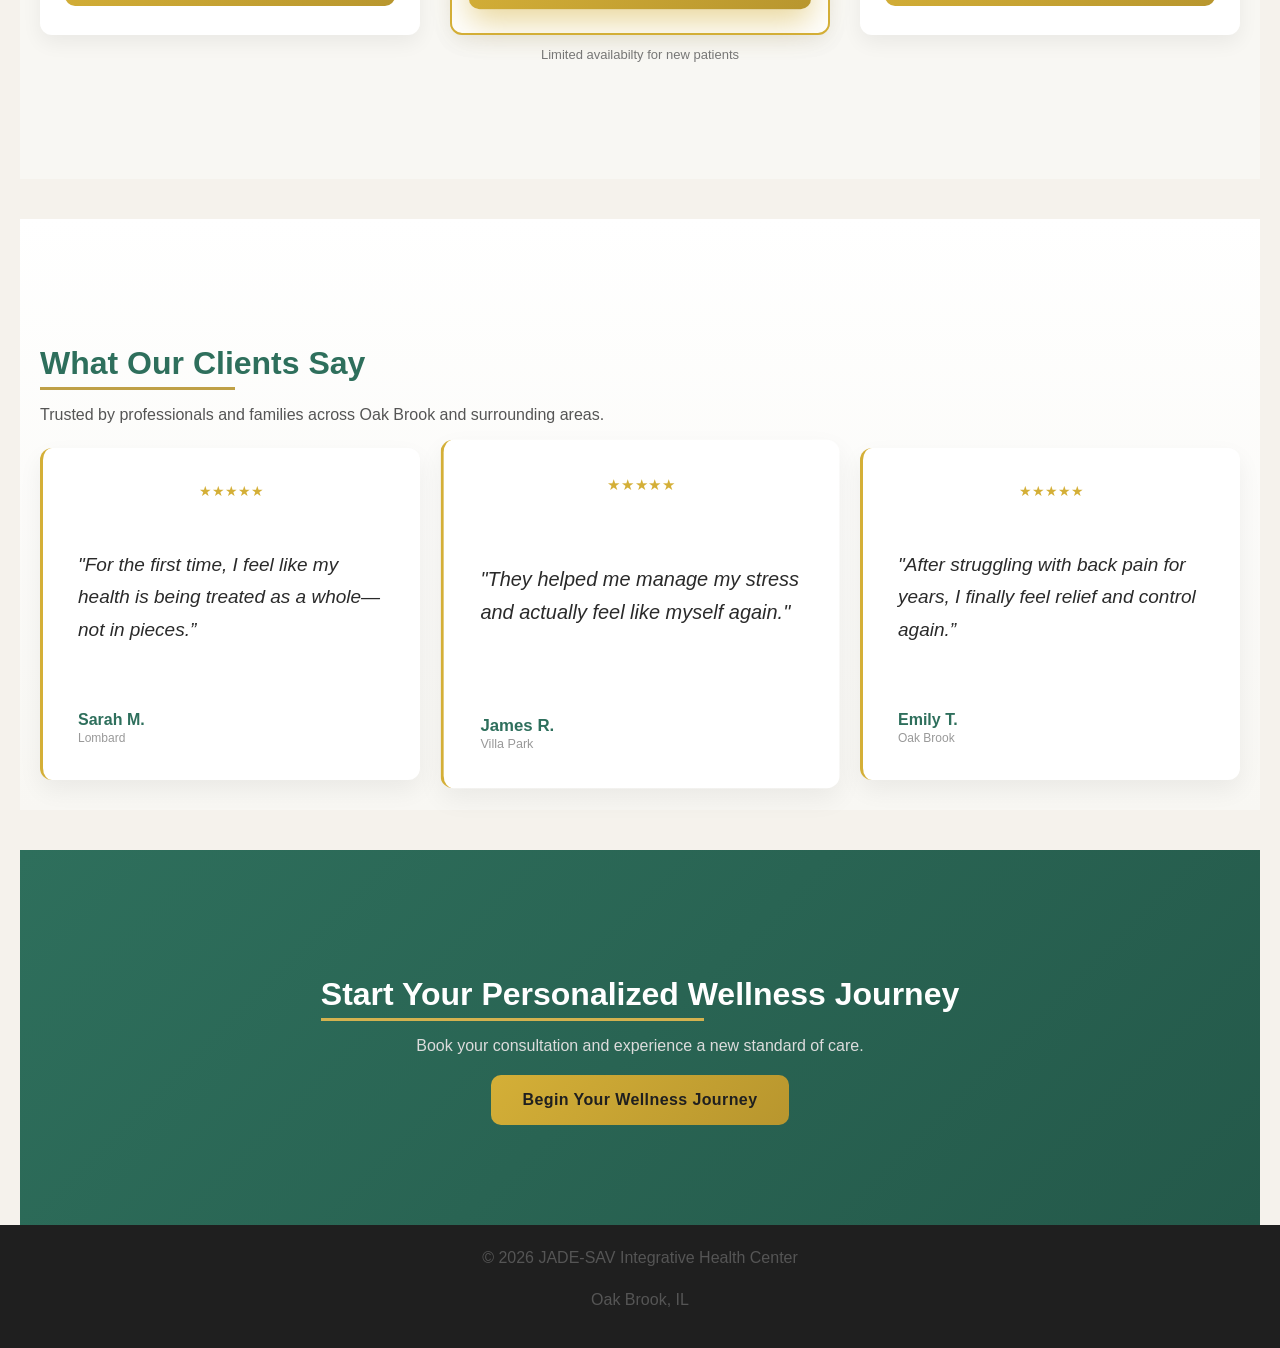
==== commit 6ff1c8a7: "Add files via upload" ====
--- a/index.html
+++ b/index.html
@@ -7,10 +7,10 @@
     </head>
     <body>
         <nav>
+          <div class="nav-left">
             <h2>JADE-SAV</h2>
-
-             <img src="Logo.jpg" alt="JADE-SAV Logo" class="nav-logo">
-               
+            <img src="Logo.jpg" alt="JADE-SAV Logo" class="nav-logo">
+          </div>     
             
             <ul>
                 <li><a href="#">Home</a></li>
--- a/style.css
+++ b/style.css
@@ -23,10 +23,25 @@
     border-bottom: 1px solid #e0ddd7;
 }
 
+.nav-left {
+    display: flex;
+    align-items: center;
+    gap: 8px;
+}
+
+.nav-left h2 {
+    margin: 0;
+    color: #2e6f5c;
+    font-size: 1.8rem;
+    font-weight: 700;
+    letter-spacing: 1px;
+}
+
 .nav-logo {
-    width: 55px;
-    height: 55px;
+    width: 50px;
+    height: 50px;
     object-fit: contain;
+    display: block;
     padding: 5px;
     border-radius: 50%;
     background: rgba(255,255,255,0.7);
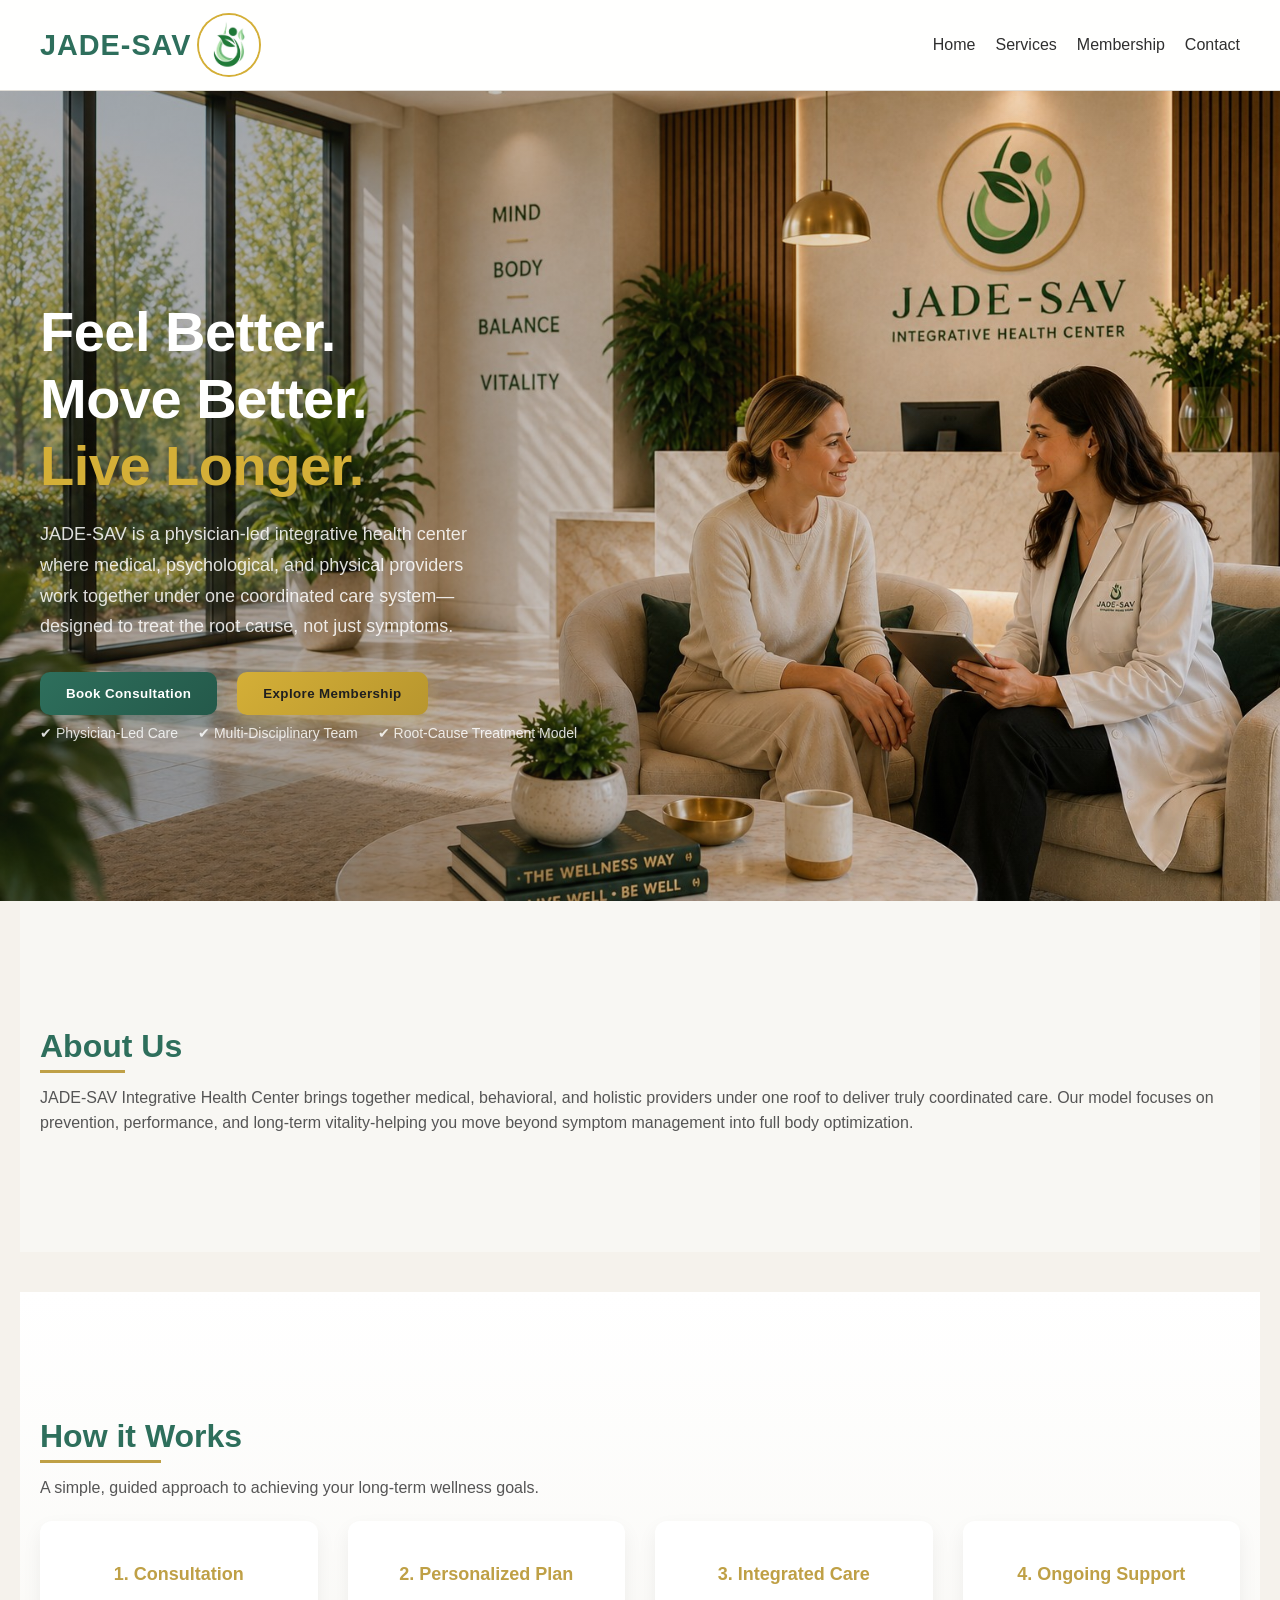
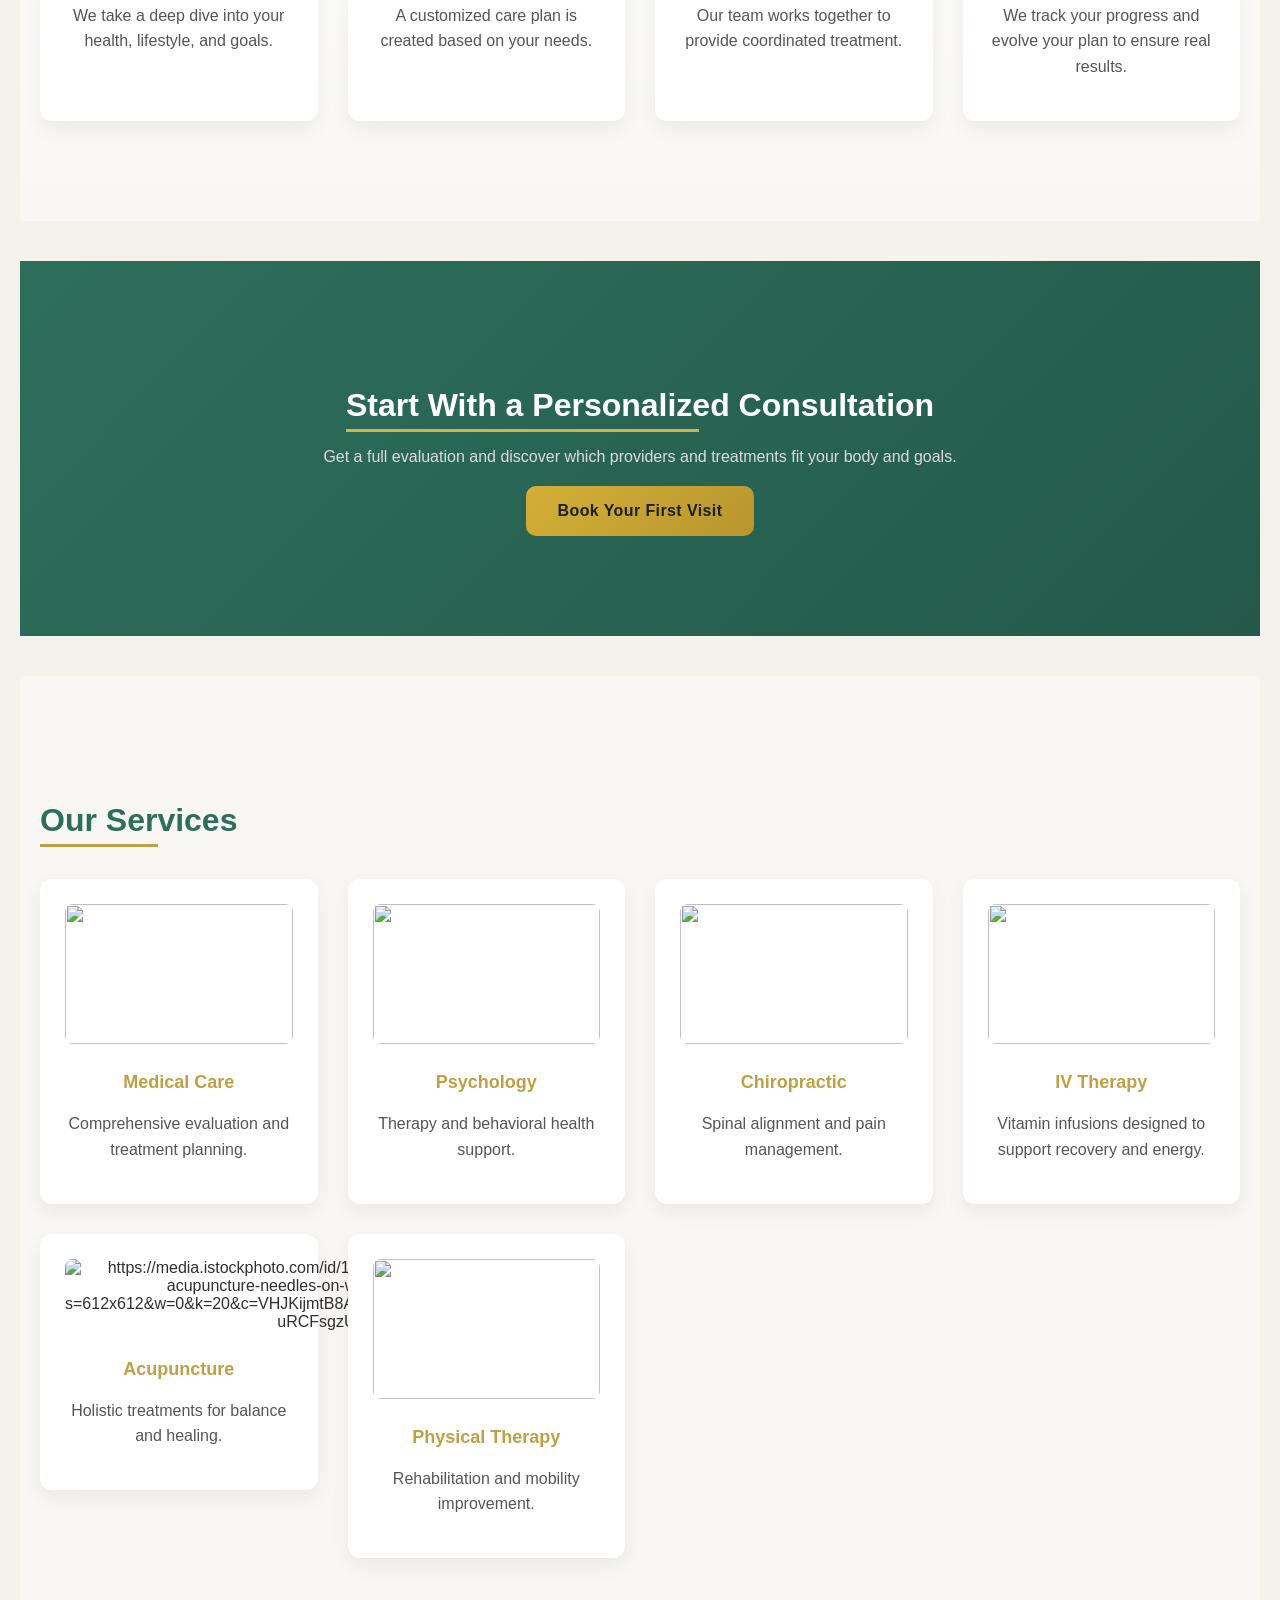
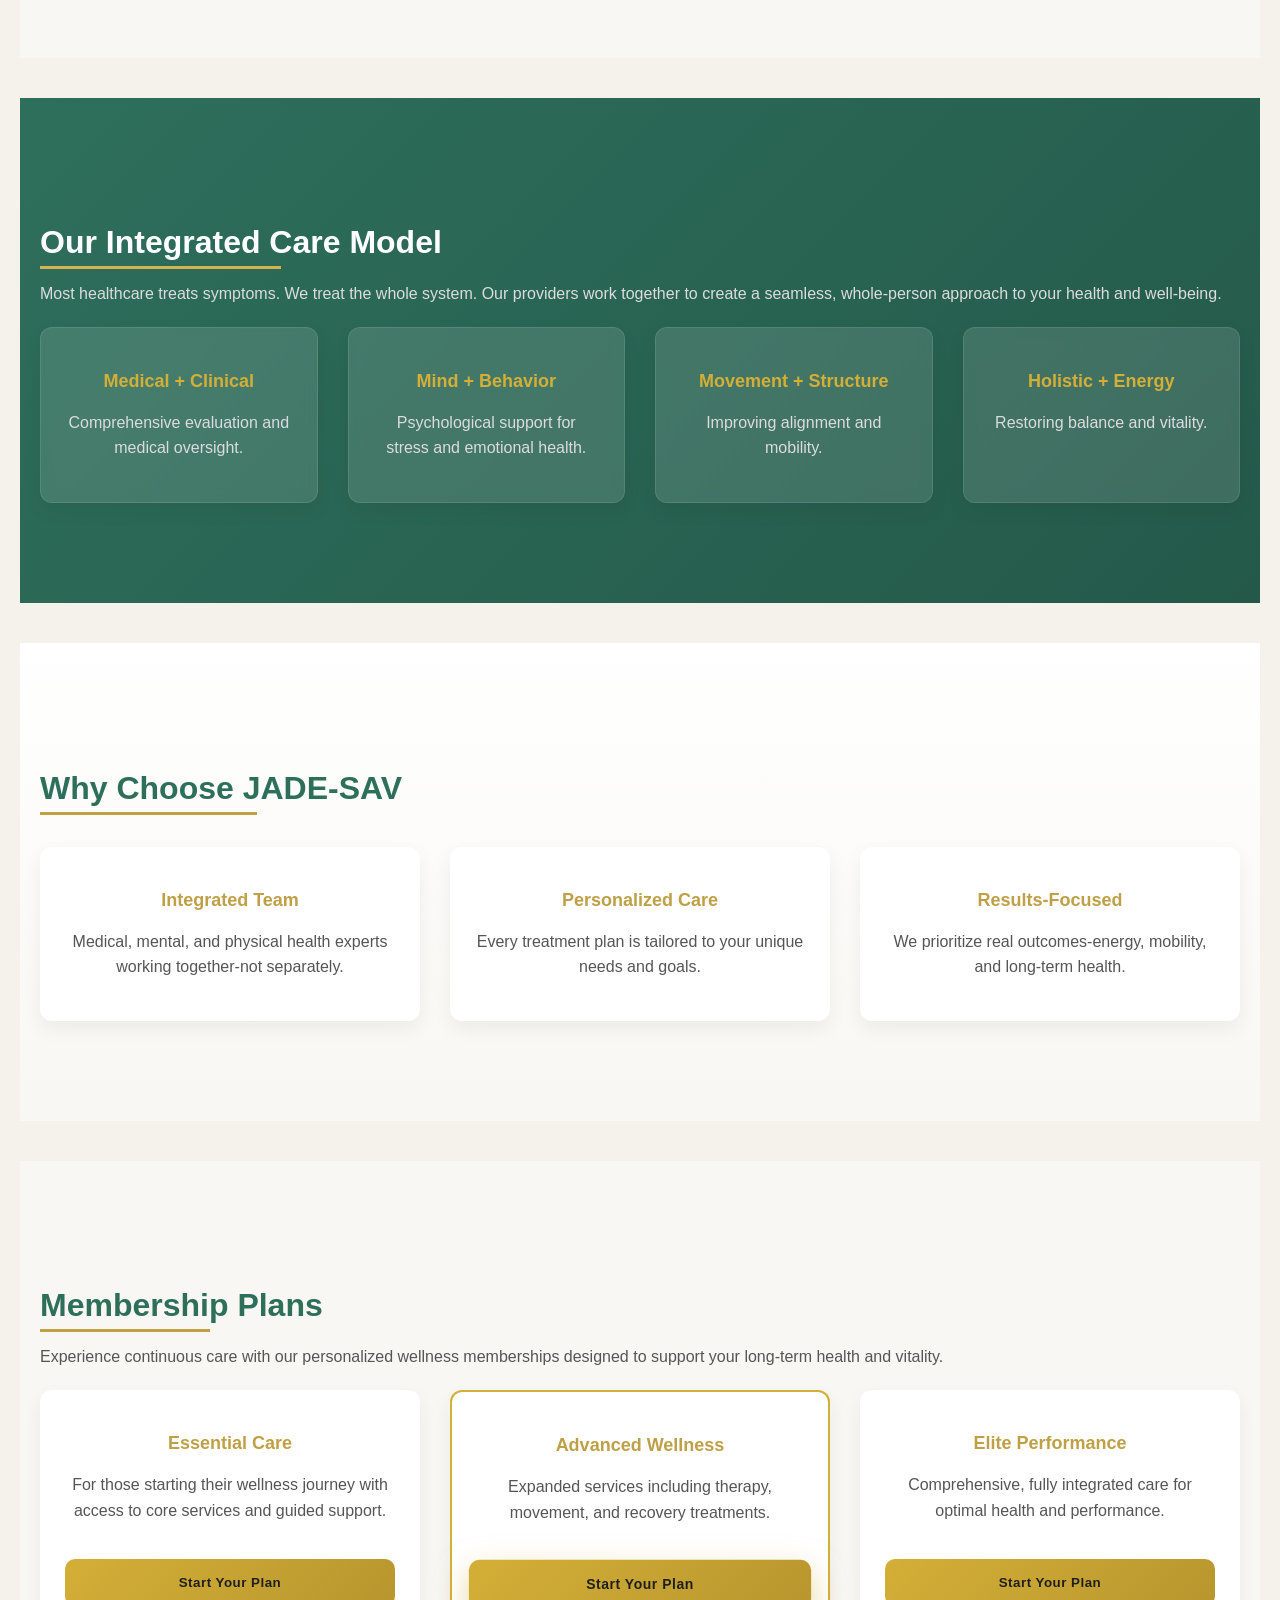
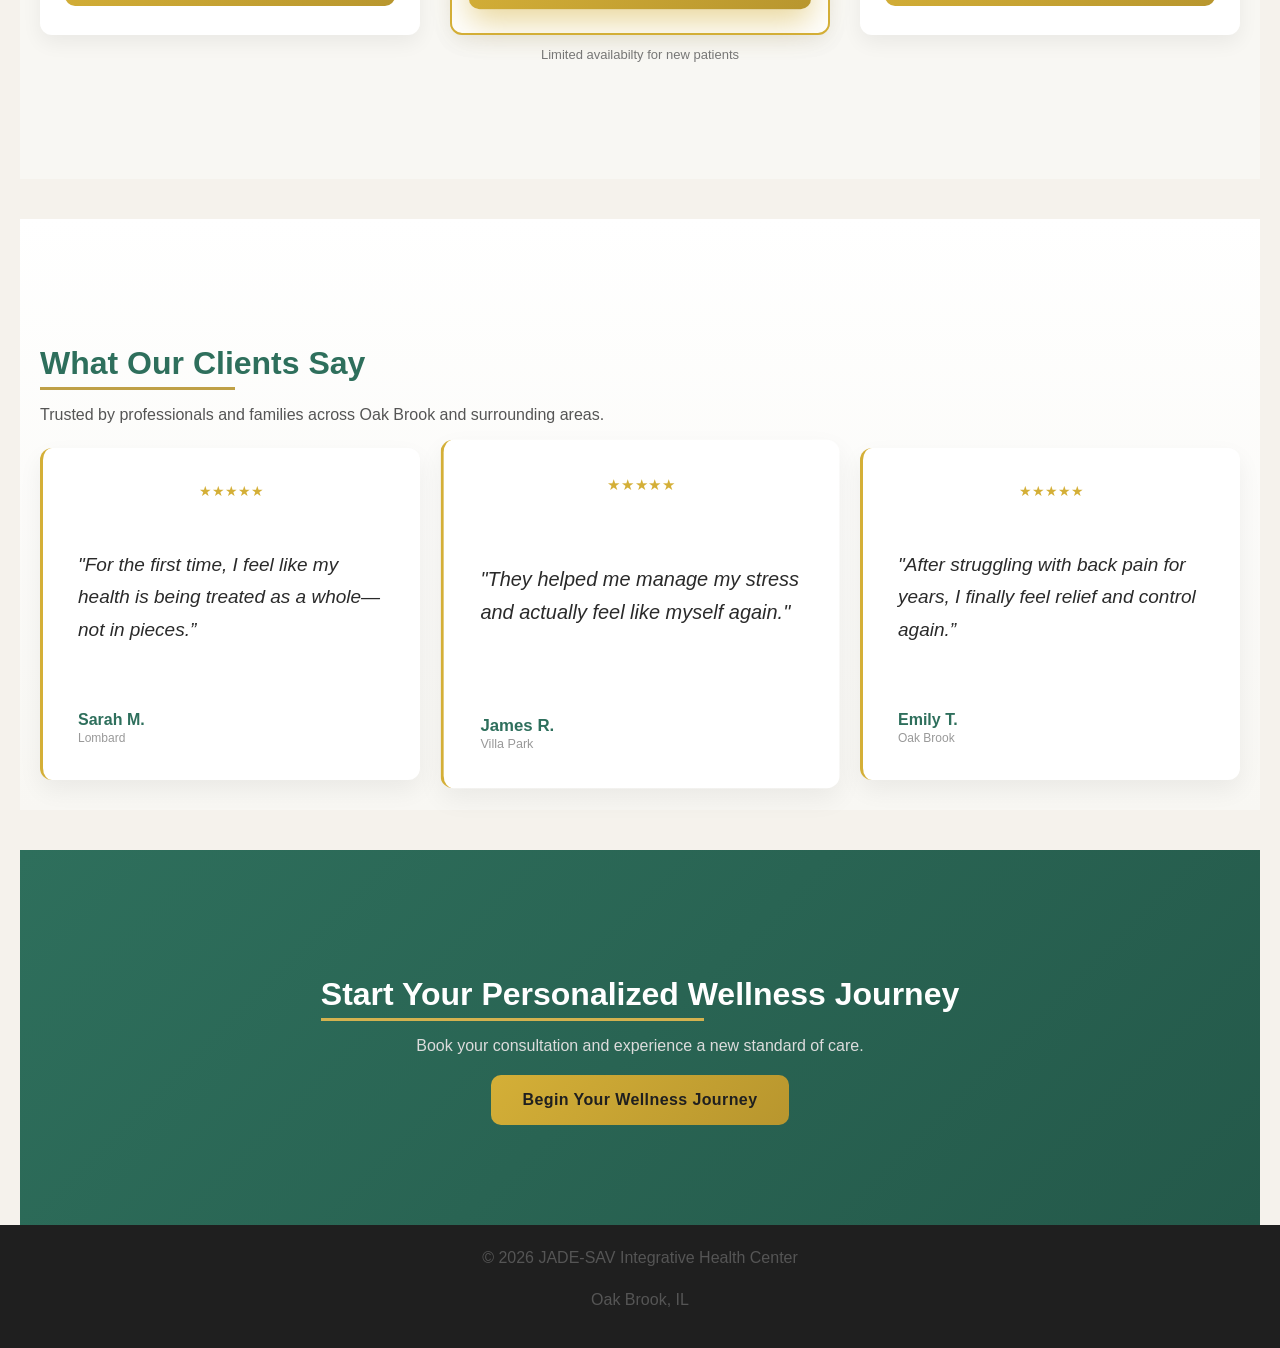
==== commit 60337991: "Add files via upload" ====
--- a/index.html
+++ b/index.html
@@ -94,12 +94,18 @@
             <h2>Our Services</h2>
 
             <div class="grid">
-                <div class="card"><img src="https://media.istockphoto.com/id/2242208892/photo/hispanic-nurse-consults-with-black-patient-using-tablet-in-bright-clinic.jpg?s=612x612&w=0&k=20&c=ICR-1b9bvsXZoRFuzSXIPt3FiCx0uvIOBfCpKdE5pn0=" alt=""><h3>Medical Care</h3><p>Comprehensive evaluation and treatment planning.</p></div>
-                <div class="card"><img src="https://media.istockphoto.com/id/2187021354/photo/sunlit-brain-shaped-puzzle-piece-and-forest-background.jpg?s=612x612&w=0&k=20&c=KAtHtFJ0zyF-GNFoBdX6xjfoGQTGv2irf465s3LIcpQ=" alt=""><h3>Psychology</h3><p>Therapy and behavioral health support.</p></div>
-                <div class="card"><img src="https://media.istockphoto.com/id/2216922416/photo/close-up-physical-therapist-hand-pointing-on-human-skeleton-at-middle-back-to-advise-and.jpg?s=612x612&w=0&k=20&c=Qa5NQYMobM0Co1VcXxXViJ3YoEI3-n4Tjvo5DPpV4Io=" alt=""><h3>Chiropractic</h3><p>Spinal alignment and pain management.</p></div>
-                <div class="card"><img src="https://media.istockphoto.com/id/1419845852/photo/couple-in-love-during-intravenous-vitamin-therapy-beautiful-woman-with-her-boyfriend-with.jpg?s=612x612&w=0&k=20&c=IguNbM1ZPsKWm-OPD_YkIydzAy3PrnnTmYxGeakYu1I=" alt=""><h3>IV Therapy</h3><p>Vitamin infusions designed to support recovery and energy.</p></div>
-                <div class="card"><img src="https://media.istockphoto.com/id/1453141064/photo/bowl-with-acupuncture-needles-on-wooden-table.jpg?s=612x612&w=0&k=20&c=VHJKijmtB8AC2z8T2ObkAU1ECyBUjFmJr6-uRCFsgzU=" alt="https://media.istockphoto.com/id/1453141064/photo/bowl-with-acupuncture-needles-on-wooden-table.jpg?s=612x612&w=0&k=20&c=VHJKijmtB8AC2z8T2ObkAU1ECyBUjFmJr6-uRCFsgzU="><h3>Acupuncture</h3><p>Holistic treatments for balance and healing.</p></div>
-                <div class="card"><img src="https://media.istockphoto.com/id/1397056660/photo/modern-rehabilitation-physiotherapy-woman-worker-with-woman-client.jpg?s=612x612&w=0&k=20&c=PQyZNm9m3YMfnzmer3oI2uU7gt3YK4rDDOS-SehLV-E=" alt=""><h3>Physical Therapy</h3><p>Rehabilitation and mobility improvement.</p></div>
+                <a href="services/medical-care.html">
+                <div class="card"><img src="https://media.istockphoto.com/id/2242208892/photo/hispanic-nurse-consults-with-black-patient-using-tablet-in-bright-clinic.jpg?s=612x612&w=0&k=20&c=ICR-1b9bvsXZoRFuzSXIPt3FiCx0uvIOBfCpKdE5pn0=" alt=""><h3>Medical Care</h3><p>Comprehensive evaluation and treatment planning.</p></div></a>
+                <a href="services/iv-therapy.html">
+                <div class="card"><img src="https://media.istockphoto.com/id/2187021354/photo/sunlit-brain-shaped-puzzle-piece-and-forest-background.jpg?s=612x612&w=0&k=20&c=KAtHtFJ0zyF-GNFoBdX6xjfoGQTGv2irf465s3LIcpQ=" alt=""><h3>Psychology</h3><p>Therapy and behavioral health support.</p></div></a>
+                <a href="services/psychology.html">
+                <div class="card"><img src="https://media.istockphoto.com/id/2216922416/photo/close-up-physical-therapist-hand-pointing-on-human-skeleton-at-middle-back-to-advise-and.jpg?s=612x612&w=0&k=20&c=Qa5NQYMobM0Co1VcXxXViJ3YoEI3-n4Tjvo5DPpV4Io=" alt=""><h3>Chiropractic</h3><p>Spinal alignment and pain management.</p></div></a>
+                <a href="services/medical-care.html">
+                <div class="card"><img src="https://media.istockphoto.com/id/1419845852/photo/couple-in-love-during-intravenous-vitamin-therapy-beautiful-woman-with-her-boyfriend-with.jpg?s=612x612&w=0&k=20&c=IguNbM1ZPsKWm-OPD_YkIydzAy3PrnnTmYxGeakYu1I=" alt=""><h3>IV Therapy</h3><p>Vitamin infusions designed to support recovery and energy.</p></div></a>
+                <a href="services/medical-care.html">
+                <div class="card"><img src="https://media.istockphoto.com/id/1453141064/photo/bowl-with-acupuncture-needles-on-wooden-table.jpg?s=612x612&w=0&k=20&c=VHJKijmtB8AC2z8T2ObkAU1ECyBUjFmJr6-uRCFsgzU=" alt="https://media.istockphoto.com/id/1453141064/photo/bowl-with-acupuncture-needles-on-wooden-table.jpg?s=612x612&w=0&k=20&c=VHJKijmtB8AC2z8T2ObkAU1ECyBUjFmJr6-uRCFsgzU="><h3>Acupuncture</h3><p>Holistic treatments for balance and healing.</p></div></a>
+                <a href="services/medical-care.html">
+                <div class="card"><img src="https://media.istockphoto.com/id/1397056660/photo/modern-rehabilitation-physiotherapy-woman-worker-with-woman-client.jpg?s=612x612&w=0&k=20&c=PQyZNm9m3YMfnzmer3oI2uU7gt3YK4rDDOS-SehLV-E=" alt=""><h3>Physical Therapy</h3><p>Rehabilitation and mobility improvement.</p></div></a>
             </div>
         </section>
 
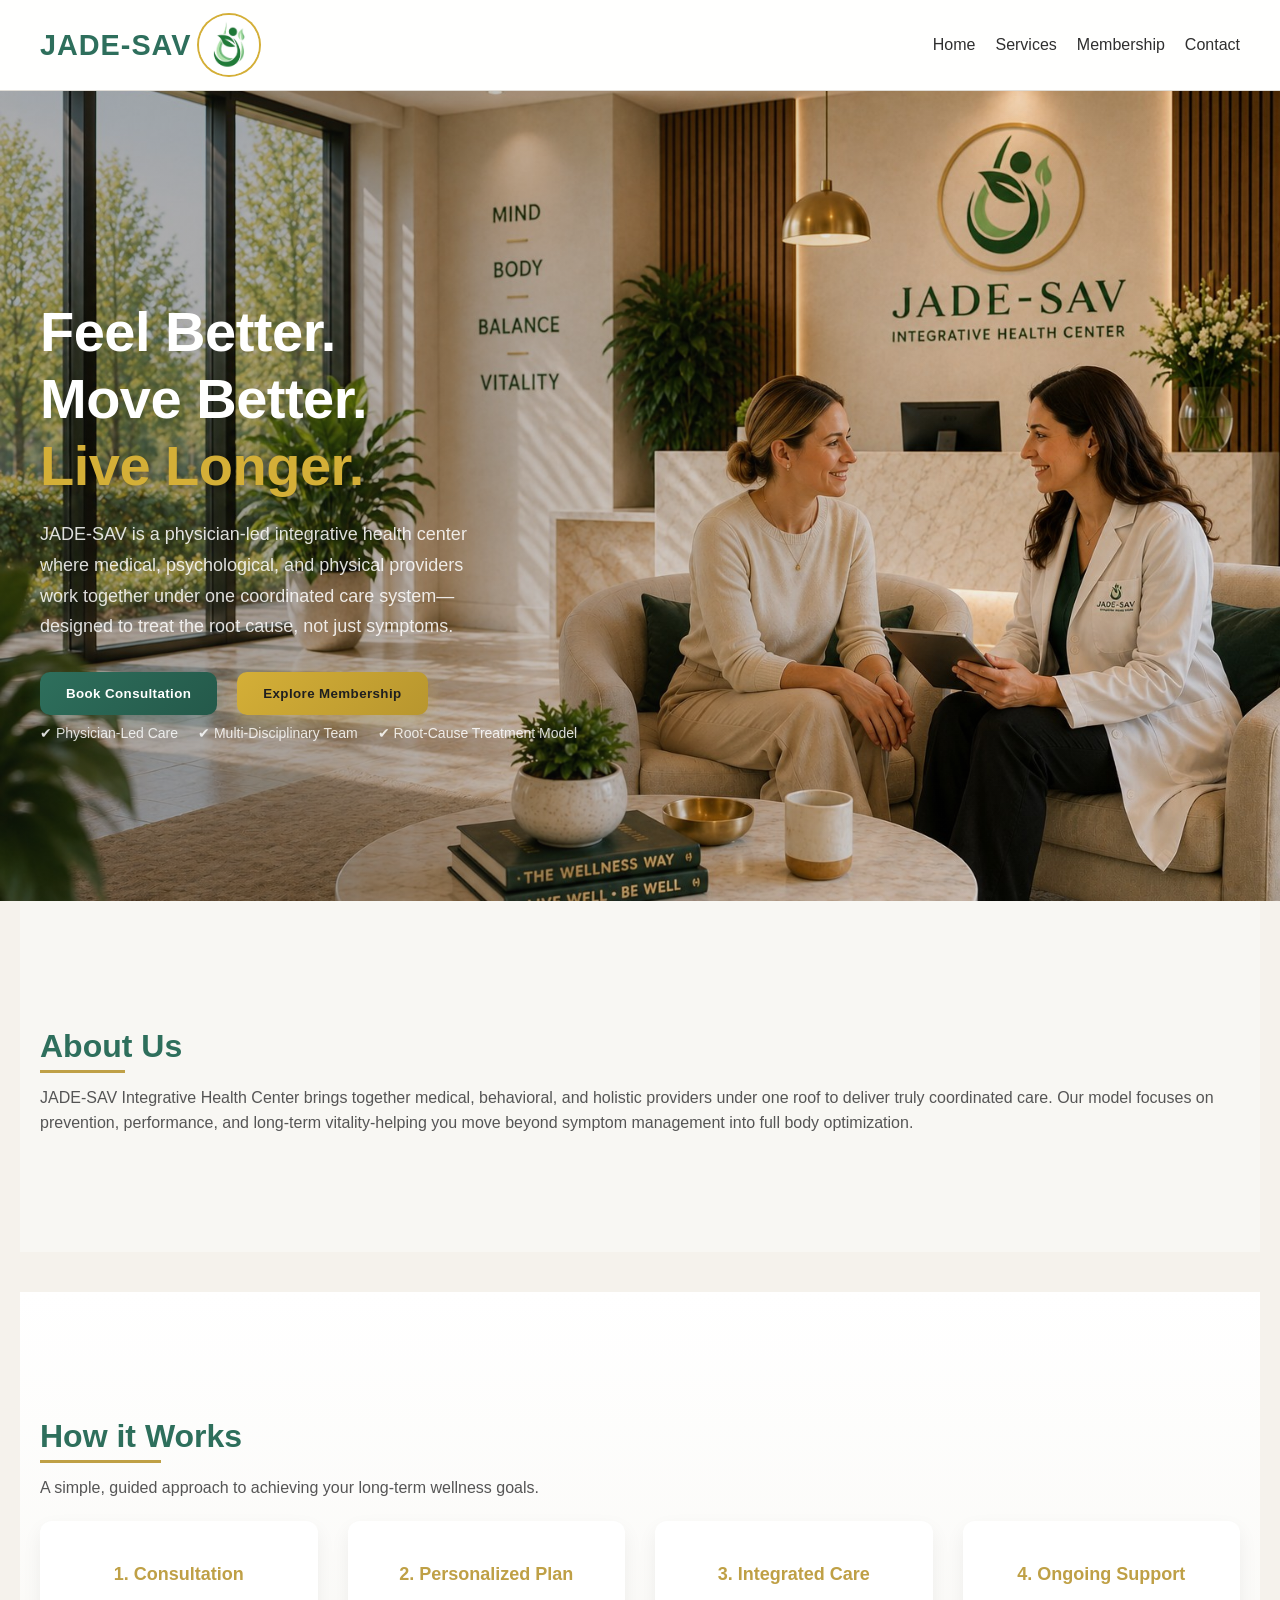
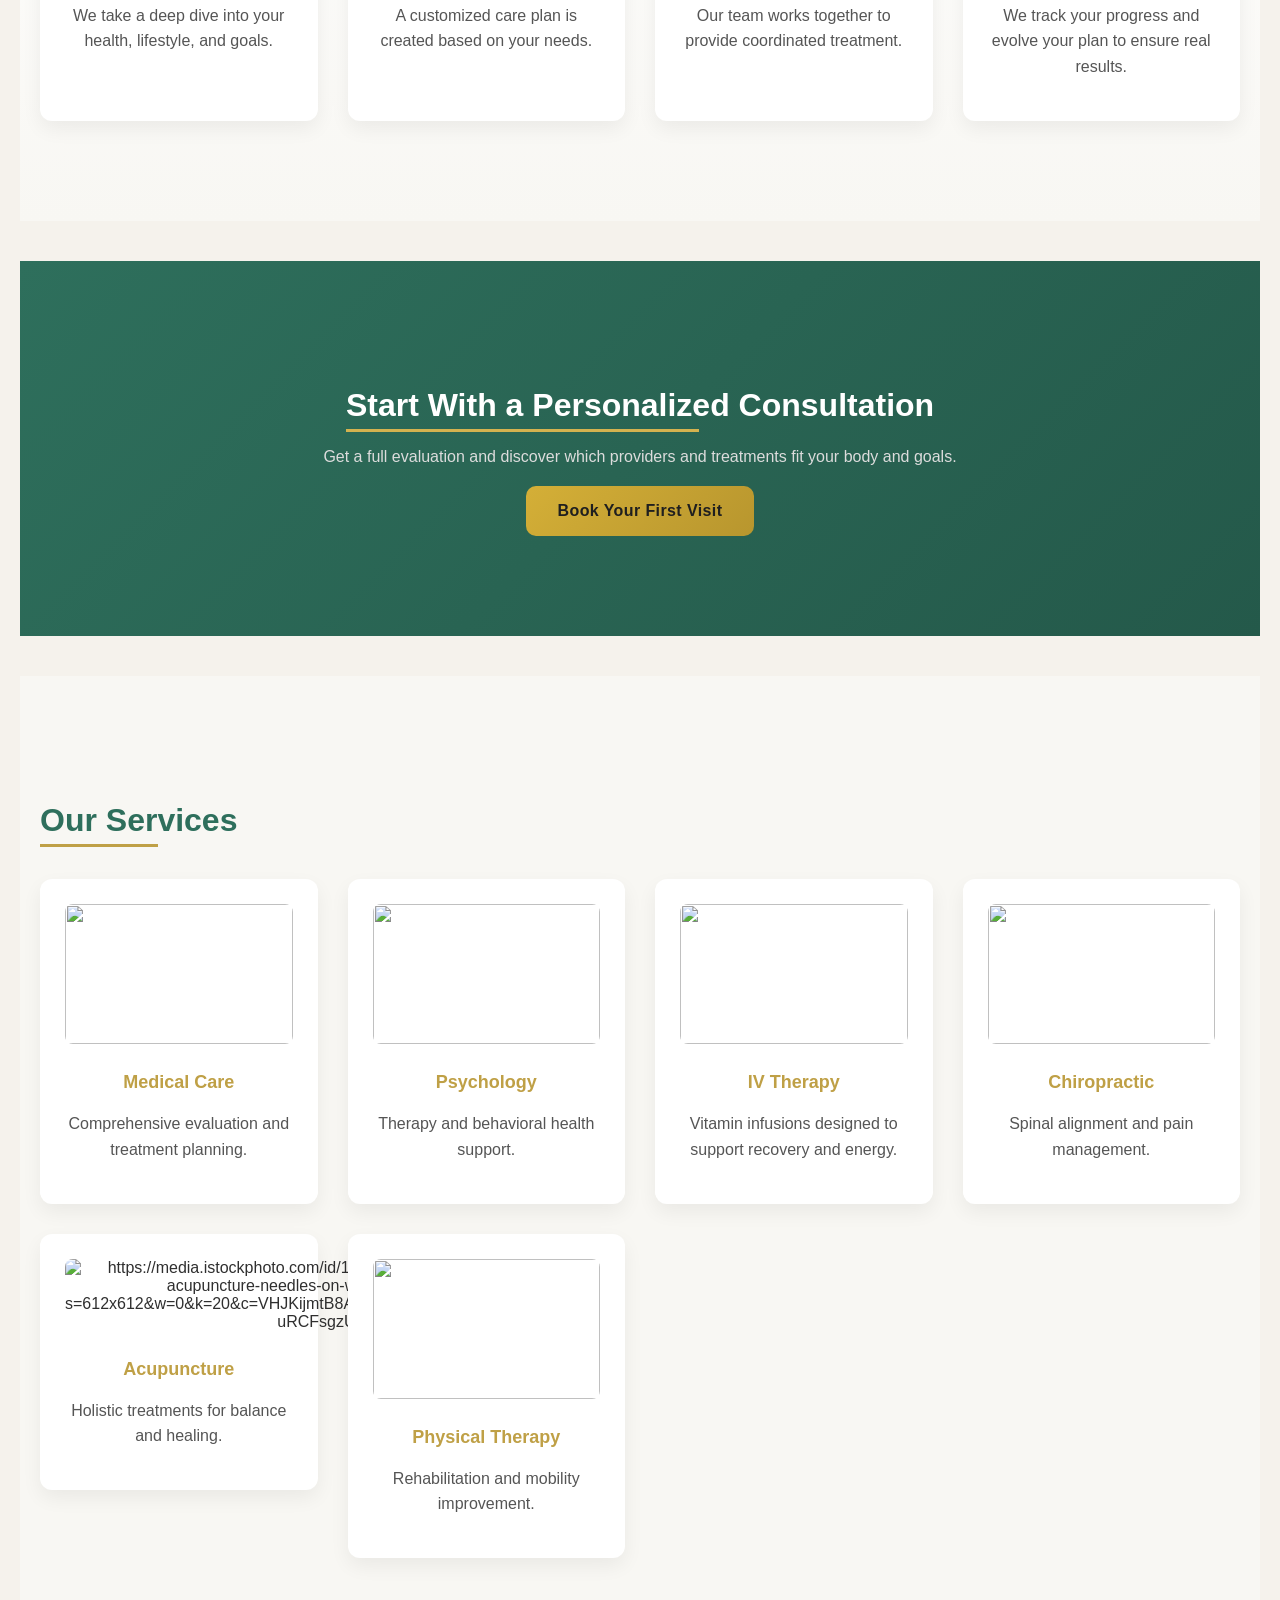
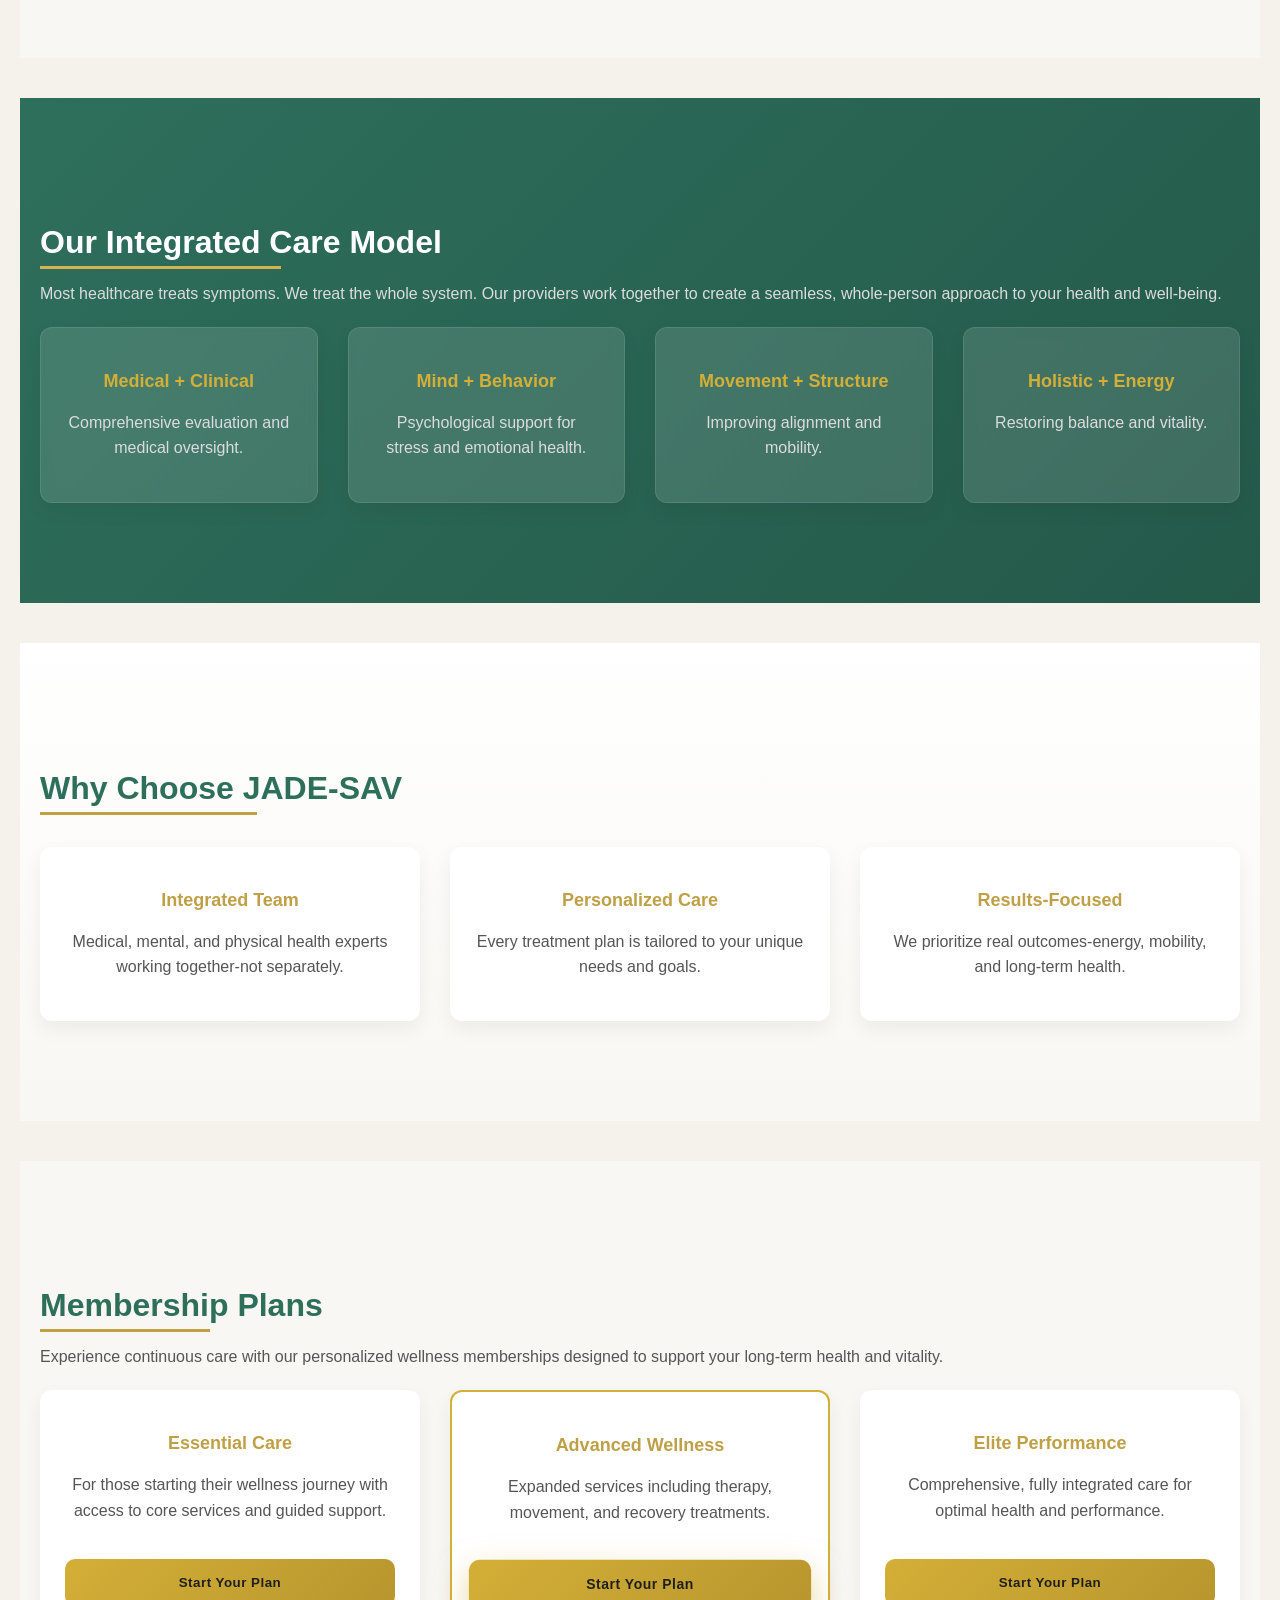
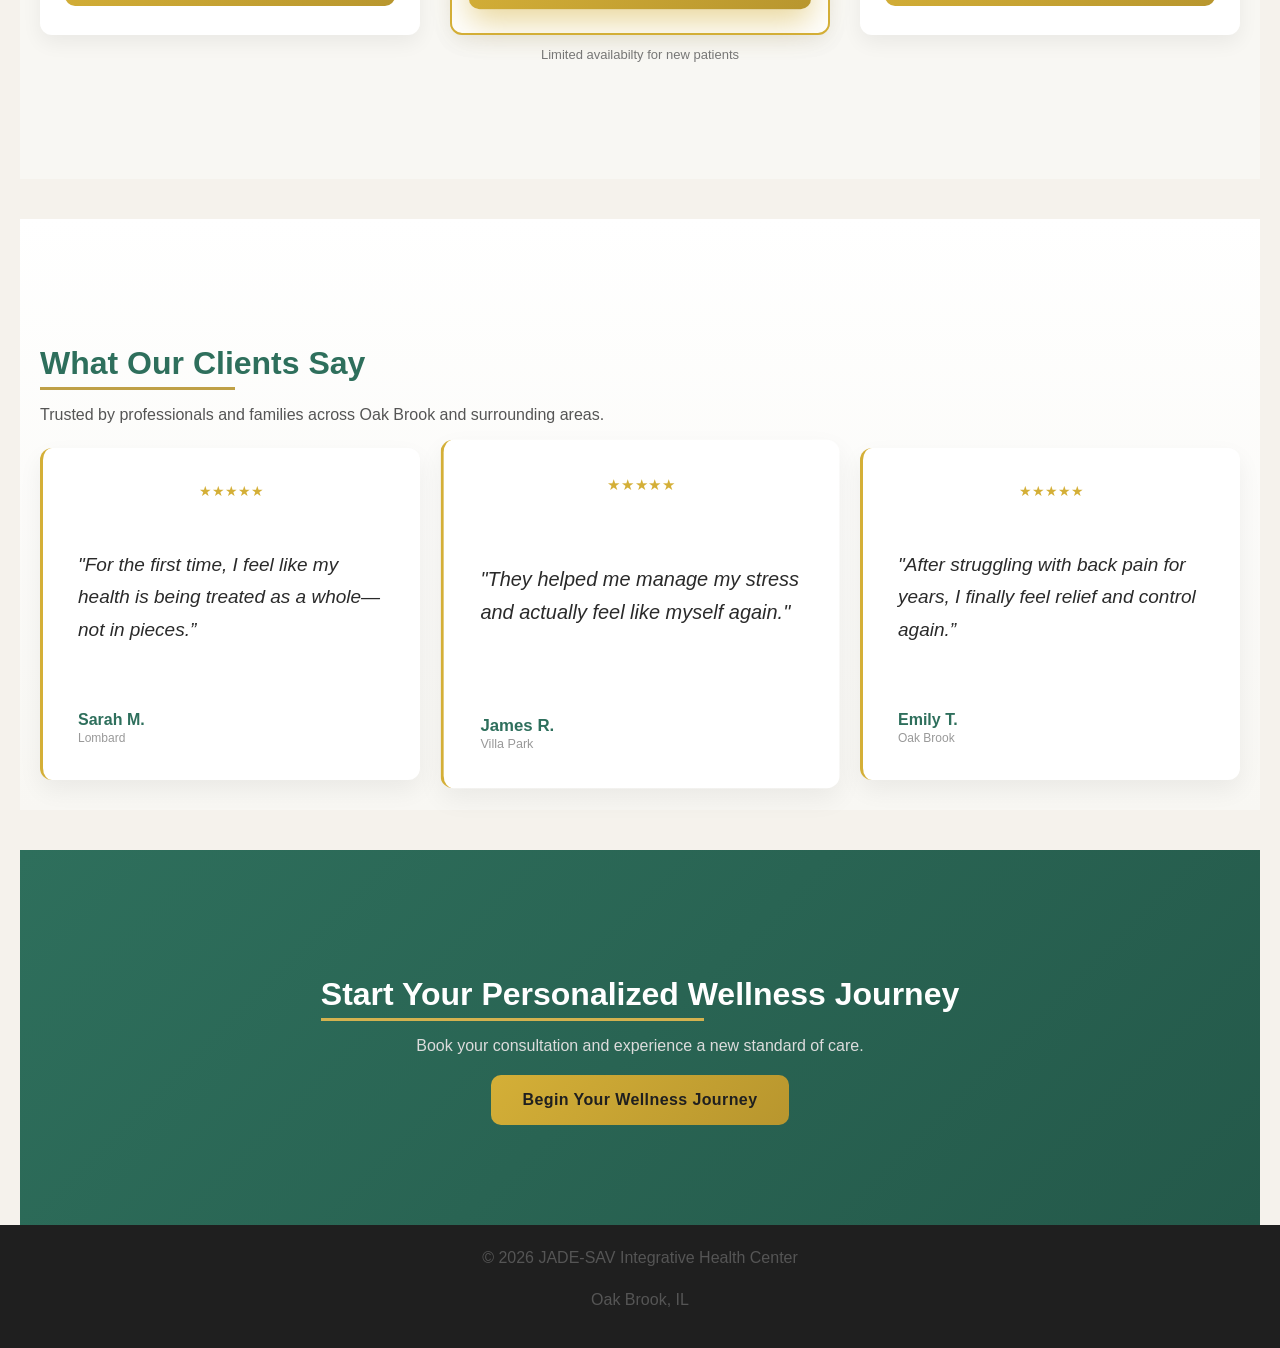
==== commit dcaf6b92: "Add files via upload" ====
--- a/index.html
+++ b/index.html
@@ -13,10 +13,10 @@
           </div>     
             
             <ul>
-                <li><a href="#">Home</a></li>
-                <li><a href="#">Services</a></li>
-                <li><a href="#">Membership</a></li>
-                <li><a href="#">Contact</a></li>
+                <li><a href="index.html">Home</a></li>
+                <li><a href="#services">Services</a></li>
+                <li><a href="#membership">Membership</a></li>
+                <li><a href="#contact">Contact</a></li>
             </ul>
         </nav>
 
@@ -90,18 +90,18 @@
         <button class="cta-gold">Book Your First Visit</button>
         </section>
 
-        <section class="section section-alt fade-in">
+        <section id="services" class="section section-alt fade-in">
             <h2>Our Services</h2>
 
             <div class="grid">
                 <a href="services/medical-care.html">
                 <div class="card"><img src="https://media.istockphoto.com/id/2242208892/photo/hispanic-nurse-consults-with-black-patient-using-tablet-in-bright-clinic.jpg?s=612x612&w=0&k=20&c=ICR-1b9bvsXZoRFuzSXIPt3FiCx0uvIOBfCpKdE5pn0=" alt=""><h3>Medical Care</h3><p>Comprehensive evaluation and treatment planning.</p></div></a>
+                <a href="services/psychology.html">
+                <div class="card"><img src="https://media.istockphoto.com/id/2187021354/photo/sunlit-brain-shaped-puzzle-piece-and-forest-background.jpg?s=612x612&w=0&k=20&c=KAtHtFJ0zyF-GNFoBdX6xjfoGQTGv2irf465s3LIcpQ=" alt=""><h3>Psychology</h3><p>Therapy and behavioral health support.</p></div></a>
                 <a href="services/iv-therapy.html">
-                <div class="card"><img src="https://media.istockphoto.com/id/2187021354/photo/sunlit-brain-shaped-puzzle-piece-and-forest-background.jpg?s=612x612&w=0&k=20&c=KAtHtFJ0zyF-GNFoBdX6xjfoGQTGv2irf465s3LIcpQ=" alt=""><h3>Psychology</h3><p>Therapy and behavioral health support.</p></div></a>
-                <a href="services/psychology.html">
+                <div class="card"><img src="https://media.istockphoto.com/id/1419845852/photo/couple-in-love-during-intravenous-vitamin-therapy-beautiful-woman-with-her-boyfriend-with.jpg?s=612x612&w=0&k=20&c=IguNbM1ZPsKWm-OPD_YkIydzAy3PrnnTmYxGeakYu1I=" alt=""><h3>IV Therapy</h3><p>Vitamin infusions designed to support recovery and energy.</p></div></a>
+                <a href="services/medical-care.html">
                 <div class="card"><img src="https://media.istockphoto.com/id/2216922416/photo/close-up-physical-therapist-hand-pointing-on-human-skeleton-at-middle-back-to-advise-and.jpg?s=612x612&w=0&k=20&c=Qa5NQYMobM0Co1VcXxXViJ3YoEI3-n4Tjvo5DPpV4Io=" alt=""><h3>Chiropractic</h3><p>Spinal alignment and pain management.</p></div></a>
-                <a href="services/medical-care.html">
-                <div class="card"><img src="https://media.istockphoto.com/id/1419845852/photo/couple-in-love-during-intravenous-vitamin-therapy-beautiful-woman-with-her-boyfriend-with.jpg?s=612x612&w=0&k=20&c=IguNbM1ZPsKWm-OPD_YkIydzAy3PrnnTmYxGeakYu1I=" alt=""><h3>IV Therapy</h3><p>Vitamin infusions designed to support recovery and energy.</p></div></a>
                 <a href="services/medical-care.html">
                 <div class="card"><img src="https://media.istockphoto.com/id/1453141064/photo/bowl-with-acupuncture-needles-on-wooden-table.jpg?s=612x612&w=0&k=20&c=VHJKijmtB8AC2z8T2ObkAU1ECyBUjFmJr6-uRCFsgzU=" alt="https://media.istockphoto.com/id/1453141064/photo/bowl-with-acupuncture-needles-on-wooden-table.jpg?s=612x612&w=0&k=20&c=VHJKijmtB8AC2z8T2ObkAU1ECyBUjFmJr6-uRCFsgzU="><h3>Acupuncture</h3><p>Holistic treatments for balance and healing.</p></div></a>
                 <a href="services/medical-care.html">
@@ -139,7 +139,7 @@
             </div>
         </section>
 
-        <section class="section section-alt fade-in">
+        <section id="membership" class="section section-alt fade-in">
             <h2>Membership Plans</h2>
             <p>Experience continuous care with our personalized wellness memberships designed to support your long-term health and vitality.</p>
             <div class="grid">
@@ -201,7 +201,7 @@
             </div>
         </section>
 
-        <section class="section section-dark fade-in" style="text-align:center;">
+        <section id="contact" class="section section-dark fade-in" style="text-align:center;">
             <h2>Start Your Personalized Wellness Journey</h2>
             <p>Book your consultation and experience a new standard of care.</p>
              <button class="cta-gold">Begin Your Wellness Journey</button>
